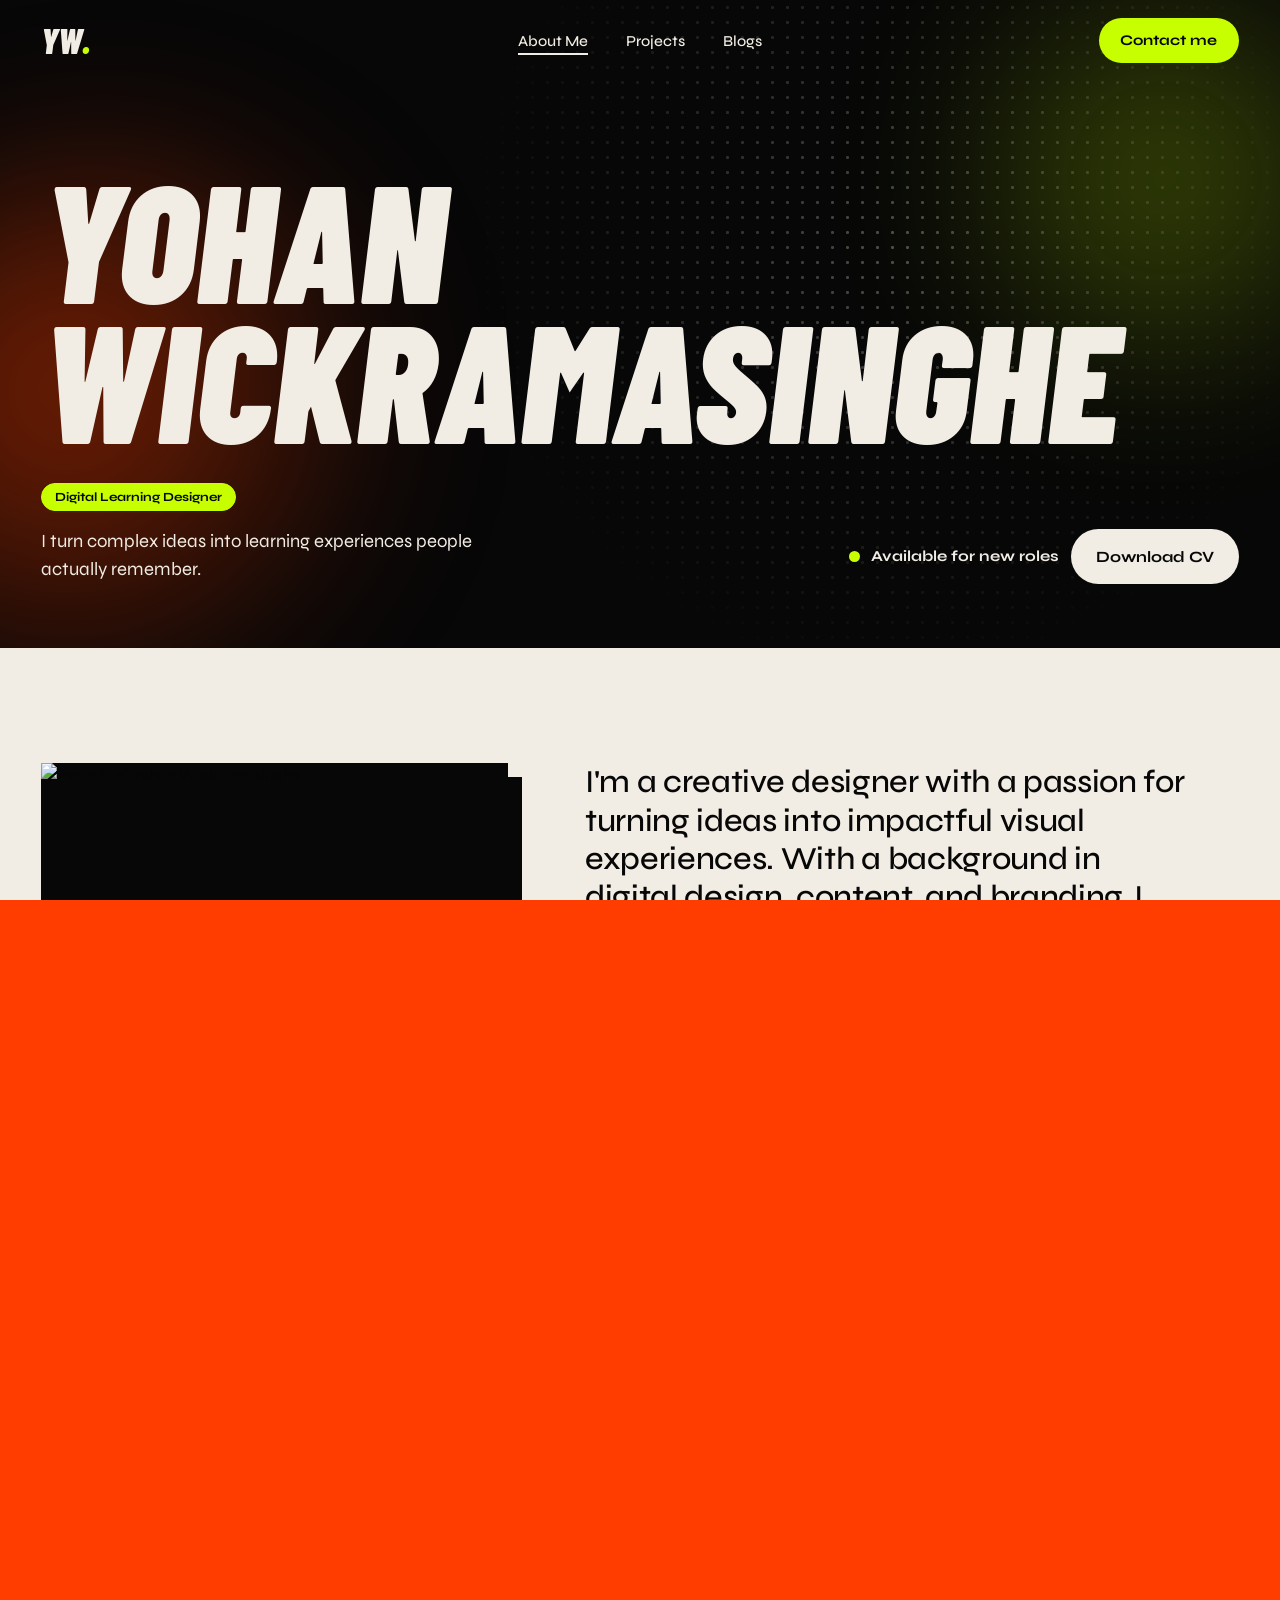
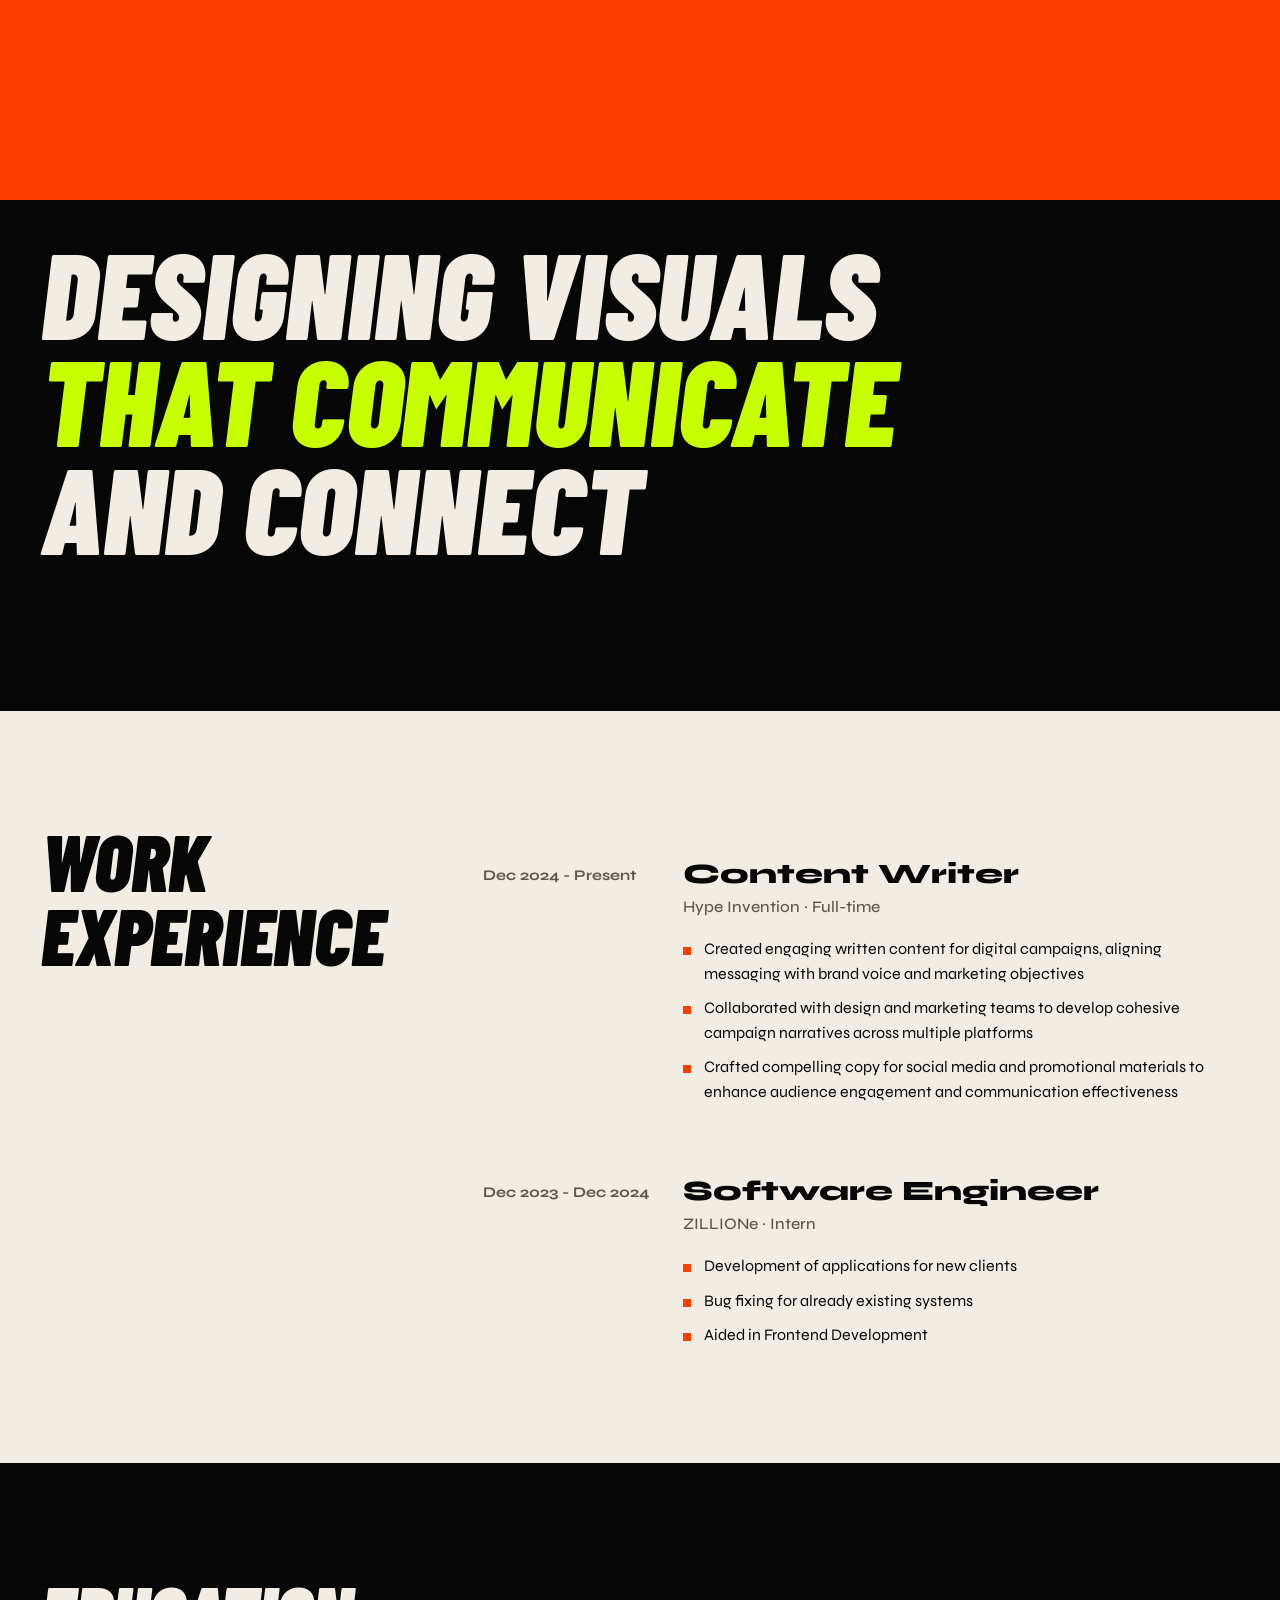
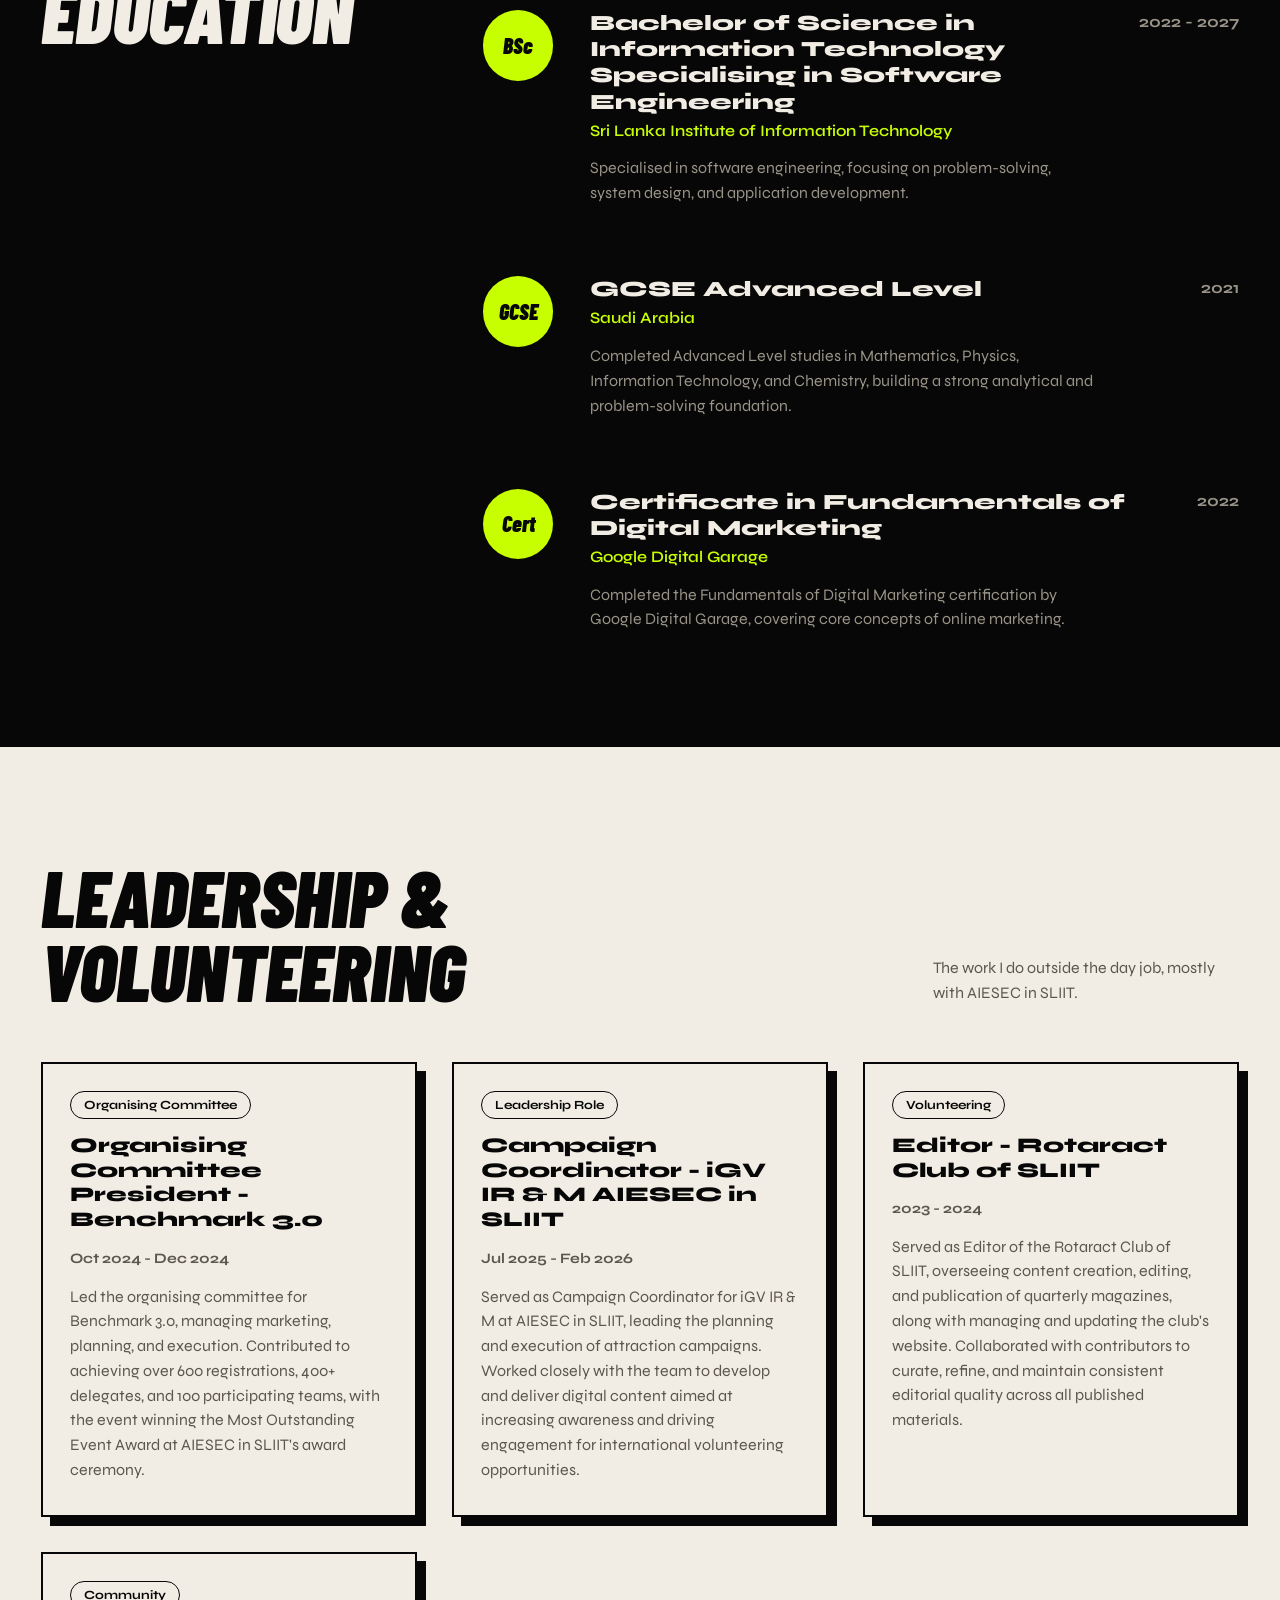
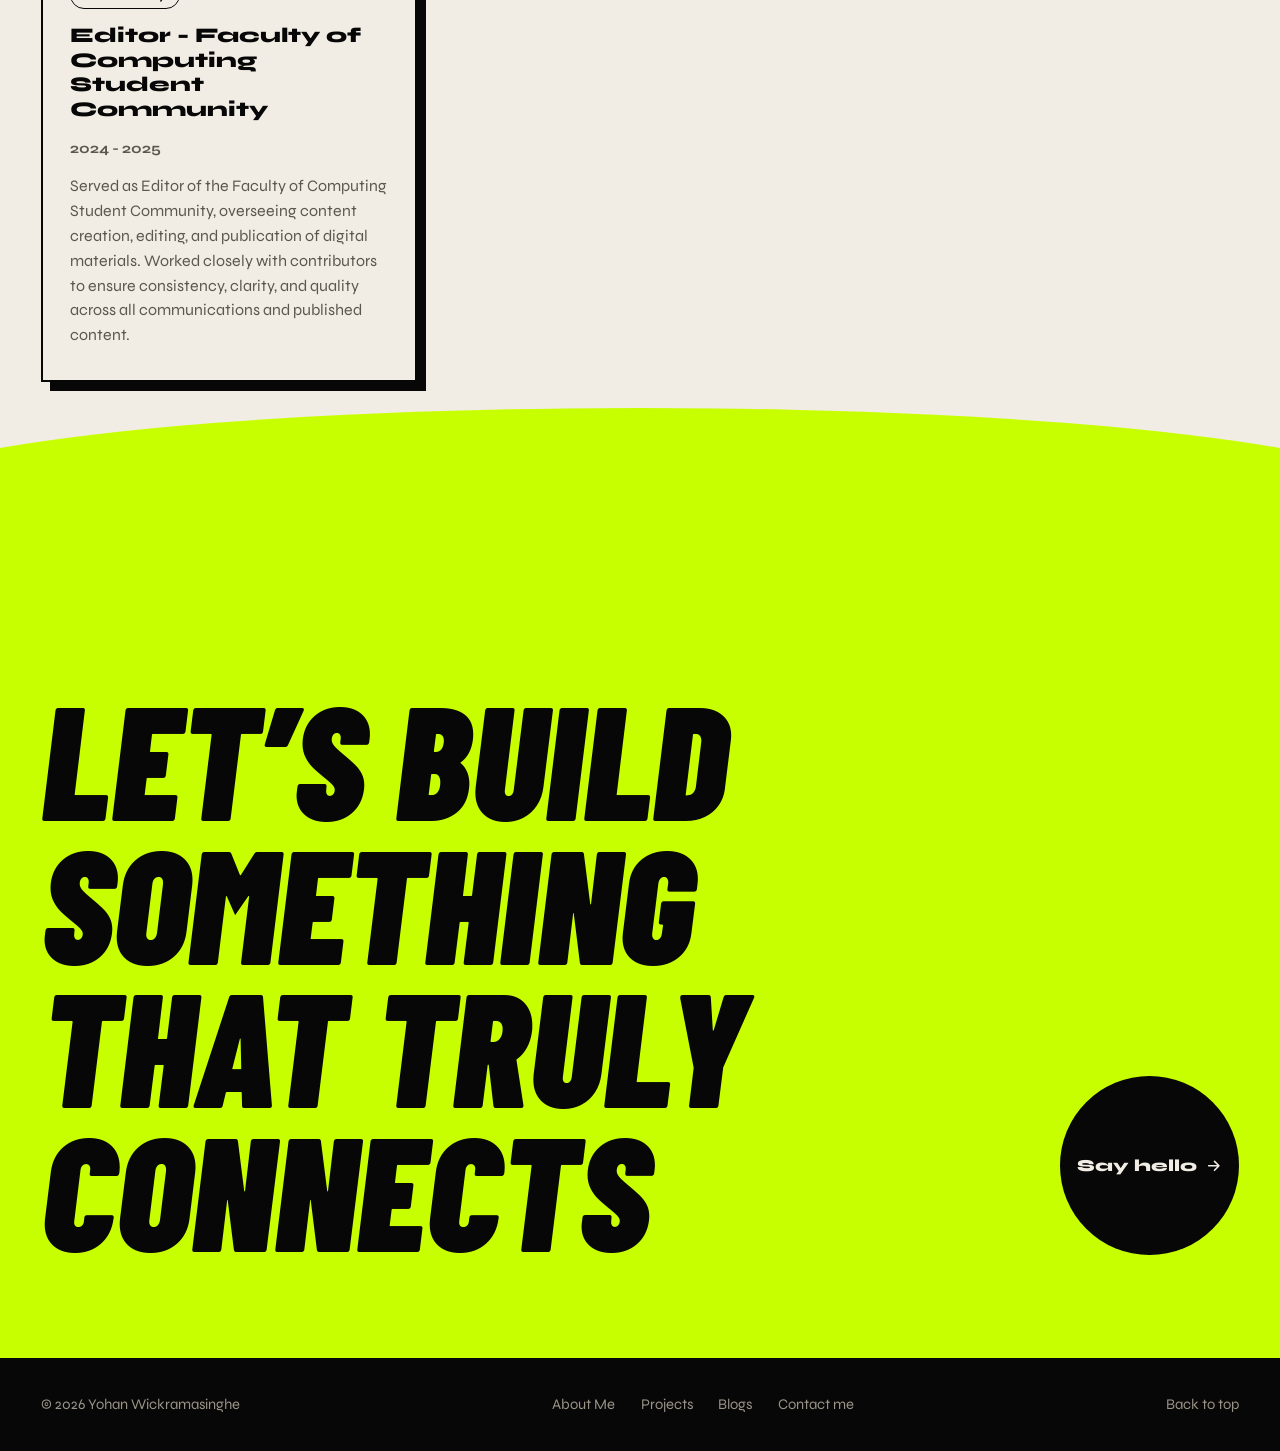
==== Public/aboutme.html @ 488ebc46 "Rebuild site with new design system and animations" ====
<!doctype html>
<html lang="en">
<head>
<meta charset="utf-8">
<meta name="viewport" content="width=device-width, initial-scale=1">
<title>About | Yohan Wickramasinghe</title>
<meta name="description" content="Digital learning designer and graphic designer from Sri Lanka. Experience, education and leadership.">
<meta name="theme-color" content="#070707">
<meta property="og:title" content="About | Yohan Wickramasinghe">
<meta property="og:description" content="Digital learning designer and graphic designer from Sri Lanka. Experience, education and leadership.">
<meta property="og:type" content="website">
<link rel="icon" href="../favicon.ico">
<script>
(function(){var d=document.documentElement;d.classList.add('js');
try{if(sessionStorage.getItem('ywSeen'))d.classList.add('no-pre');
if(sessionStorage.getItem('ywNav')==='1'){d.classList.add('is-entering');setTimeout(function(){d.classList.remove('is-entering')},4000)}}catch(e){}})();
</script>
<link rel="preconnect" href="https://fonts.googleapis.com">
<link rel="preconnect" href="https://fonts.gstatic.com" crossorigin>
<link href="https://fonts.googleapis.com/css2?family=Barlow+Condensed:ital,wght@1,900&family=Syne:wght@400;500;700;800&display=swap" rel="stylesheet">
<link rel="stylesheet" href="../CSS/site.css">
<link rel="stylesheet" href="../CSS/aboutme.css">
</head>
<body>
<div class="curtain" aria-hidden="true"></div>
<div class="scrollbar" aria-hidden="true"></div>
<div class="cursor-dot" aria-hidden="true"></div>
<div class="cursor-bubble" aria-hidden="true"></div>

<header class="nav" id="nav">
  <a class="logo" href="/" aria-label="Yohan Wickramasinghe, home">YW<span>.</span></a>
  <nav aria-label="Main">
    <ul class="nav-links"><li><a href="/public/aboutme" aria-current="page">About Me</a></li><li><a href="/public/projects">Projects</a></li><li><a href="/public/blogs">Blogs</a></li></ul>
  </nav>
  <a class="nav-btn" href="/public/contactme">Contact me</a>
  <button class="burger" id="burger" type="button" aria-label="Open menu" aria-expanded="false" aria-controls="menu"><span></span><span></span></button>
</header>

<div class="menu" id="menu" aria-hidden="true">
  <ul><li><a href="/public/aboutme" aria-current="page">About Me</a></li><li><a href="/public/projects">Projects</a></li><li><a href="/public/blogs">Blogs</a></li><li><a href="/public/contactme">Contact me</a></li></ul>
  <p>Graphic designer</p>
</div>

<main>
  <header class="page-hero" data-theme="ink">
    <div class="hero-bg" aria-hidden="true"><div class="blob b1"></div><div class="blob b2"></div><div class="halftone"></div></div>
    <h1 class="page-title kinetic" aria-label="Yohan Wickramasinghe"><span class="line" aria-hidden="true"><span class="word">Yohan</span></span><span class="line" aria-hidden="true"><span class="word">Wickramasinghe</span></span></h1>
    <div class="hero-foot-row ab-hero-row">
      <div data-intro>
        <span class="pill fill role-pill">Digital Learning Designer</span>
        <p class="page-sub" style="margin-top:1.1rem">I turn complex ideas into learning experiences people actually remember.</p>
      </div>
      <div class="ab-actions" data-intro>
        <span class="avail"><i aria-hidden="true"></i>Available for new roles</span>
        <a class="btn btn-solid magnetic" href="../Assets/Yohan%20-%20Digital%20Marketer%20CV.pdf" target="_blank" rel="noopener"><span>Download CV</span></a>
      </div>
    </div>
  </header>

  <section class="sec light" data-theme="paper" aria-labelledby="who-h">
    <h2 id="who-h" class="sr-only">About Yohan</h2>
    <div class="ab-intro">
      <div class="ab-photo">
        <div class="ab-frame"><div class="ab-mask" data-wipe><img src="../Assets/Yohan%20-%20Campaign%20Coordinator.jpg" width="800" height="1000" alt="Portrait of Yohan Wickramasinghe" loading="lazy"></div></div>
      </div>
      <div class="ab-bio">
        <p class="lead-p">I&#x27;m a creative designer with a passion for turning ideas into impactful visual experiences. With a background in digital design, content, and branding, I focus on creating work that is not only visually engaging but also purposeful and results-driven. From campaign design to event branding, I aim to craft solutions that connect with people and communicate with clarity.</p><p>From building campaigns to shaping event identities, I&#x27;ve worked across a range of creative spaces where strategy meets execution. I&#x27;ve developed digital content, promotional materials, and branded assets with a focus on consistency and audience engagement, aiming to create visuals that communicate effectively and leave a lasting impression.</p>
        <dl class="ab-details"><div><dt>Location</dt><dd>Piliyandala, Sri Lanka</dd></div><div><dt>Email</dt><dd><a href="mailto:yohanwick17@gmail.com">yohanwick17@gmail.com</a></dd></div><div><dt>LinkedIn</dt><dd><a href="https://www.linkedin.com/in/yohan-wickramasinghe/" target="_blank" rel="noopener">Yohan Wickramasinghe</a></dd></div><div><dt>Languages</dt><dd>English, Sinhala</dd></div></dl>
      </div>
    </div>
  </section>

  <section class="who" data-theme="ink" aria-label="Designing visuals that communicate and connect">
    <h2 class="display" data-lines="top 80%" aria-label="Designing visuals that communicate and connect"><span class="line"><span class="li">Designing visuals</span></span><span class="line"><span class="li">that communicate</span></span><span class="line"><span class="li">and connect</span></span></h2>
  </section>

  <section class="sec light" data-theme="paper" aria-labelledby="exp-h">
    <div class="split">
      <div class="split-head"><h2 id="exp-h" class="sec-title display" data-lines><span class="line"><span class="li">Work</span></span><span class="line"><span class="li">experience</span></span></h2></div>
      <ul class="rows"><li data-rule><div class="exp-row"><p class="exp-date">Dec 2024 - Present</p><div><h3 class="exp-role">Content Writer</h3><p class="exp-co">Hype Invention · Full-time</p><ul class="exp-list"><li>Created engaging written content for digital campaigns, aligning messaging with brand voice and marketing objectives</li><li>Collaborated with design and marketing teams to develop cohesive campaign narratives across multiple platforms</li><li>Crafted compelling copy for social media and promotional materials to enhance audience engagement and communication effectiveness</li></ul></div></div></li><li data-rule><div class="exp-row"><p class="exp-date">Dec 2023 - Dec 2024</p><div><h3 class="exp-role">Software Engineer</h3><p class="exp-co">ZILLIONe · Intern</p><ul class="exp-list"><li>Development of applications for new clients</li><li>Bug fixing for already existing systems</li><li>Aided in Frontend Development</li></ul></div></div></li></ul>
    </div>
  </section>

  <section class="sec edu" data-theme="ink" aria-labelledby="edu-h">
    <div class="split">
      <div class="split-head"><h2 id="edu-h" class="sec-title display" data-lines><span class="line"><span class="li">Education</span></span></h2></div>
      <ul class="rows"><li data-rule><div class="edu-row"><span class="edu-badge" aria-hidden="true">BSc</span><div><h3 class="edu-deg">Bachelor of Science in Information Technology Specialising in Software Engineering</h3><p class="edu-school">Sri Lanka Institute of Information Technology</p><p class="edu-note">Specialised in software engineering, focusing on problem-solving, system design, and application development.</p></div><p class="edu-year">2022 - 2027</p></div></li><li data-rule><div class="edu-row"><span class="edu-badge" aria-hidden="true">GCSE</span><div><h3 class="edu-deg">GCSE Advanced Level</h3><p class="edu-school">Saudi Arabia</p><p class="edu-note">Completed Advanced Level studies in Mathematics, Physics, Information Technology, and Chemistry, building a strong analytical and problem-solving foundation.</p></div><p class="edu-year">2021</p></div></li><li data-rule><div class="edu-row"><span class="edu-badge" aria-hidden="true">Cert</span><div><h3 class="edu-deg">Certificate in Fundamentals of Digital Marketing</h3><p class="edu-school">Google Digital Garage</p><p class="edu-note">Completed the Fundamentals of Digital Marketing certification by Google Digital Garage, covering core concepts of online marketing.</p></div><p class="edu-year">2022</p></div></li></ul>
    </div>
  </section>

  <section class="sec light" data-theme="paper" aria-labelledby="lead-h">
    <div class="lead-head">
      <h2 id="lead-h" class="sec-title display" data-lines><span class="line"><span class="li">Leadership &amp;</span></span><span class="line"><span class="li">volunteering</span></span></h2>
      <p>The work I do outside the day job, mostly with AIESEC in SLIIT.</p>
    </div>
    <div class="lead-grid"><article class="lead-card"><span class="pill">Organising Committee</span><h3>Organising Committee President - Benchmark 3.0</h3><p class="lead-when">Oct 2024 - Dec 2024</p><p class="d">Led the organising committee for Benchmark 3.0, managing marketing, planning, and execution. Contributed to achieving over 600 registrations, 400+ delegates, and 100 participating teams, with the event winning the Most Outstanding Event Award at AIESEC in SLIIT&#x27;s award ceremony.</p></article><article class="lead-card"><span class="pill">Leadership Role</span><h3>Campaign Coordinator - iGV IR &amp; M AIESEC in SLIIT</h3><p class="lead-when">Jul 2025 - Feb 2026</p><p class="d">Served as Campaign Coordinator for iGV IR &amp; M at AIESEC in SLIIT, leading the planning and execution of attraction campaigns. Worked closely with the team to develop and deliver digital content aimed at increasing awareness and driving engagement for international volunteering opportunities.</p></article><article class="lead-card"><span class="pill">Volunteering</span><h3>Editor - Rotaract Club of SLIIT</h3><p class="lead-when">2023 - 2024</p><p class="d">Served as Editor of the Rotaract Club of SLIIT, overseeing content creation, editing, and publication of quarterly magazines, along with managing and updating the club&#x27;s website. Collaborated with contributors to curate, refine, and maintain consistent editorial quality across all published materials.</p></article><article class="lead-card"><span class="pill">Community</span><h3>Editor - Faculty of Computing Student Community</h3><p class="lead-when">2024 - 2025</p><p class="d">Served as Editor of the Faculty of Computing Student Community, overseeing content creation, editing, and publication of digital materials. Worked closely with contributors to ensure consistency, clarity, and quality across all communications and published content.</p></article></div>
  </section>

  <section class="cta light" id="contact" data-theme="lime">
    <div class="cta-dome" aria-hidden="true"></div>
    <h2 class="cta-title display" aria-label="Let’s build something that truly connects">
      <span class="line"><span class="li">Let’s build</span></span><span class="line"><span class="li">something</span></span><span class="line"><span class="li">that truly</span></span><span class="line"><span class="li">connects</span></span>
    </h2>
    <a class="magnet magnetic" href="/public/contactme"><span>Say hello <svg class="ar" viewBox="0 0 24 24" fill="none" stroke="currentColor" stroke-width="2.2" stroke-linecap="round" stroke-linejoin="round" aria-hidden="true"><path d="M5 12h14M13 6l6 6-6 6"/></svg></span></a>
  </section>

</main>

<footer class="foot">
  <span>&copy; 2026 Yohan Wickramasinghe</span>
  <ul>
    <li><a href="/public/aboutme">About Me</a></li>
    <li><a href="/public/projects">Projects</a></li>
    <li><a href="/public/blogs">Blogs</a></li>
    <li><a href="/public/contactme">Contact me</a></li>
  </ul>
  <button type="button" id="toTop">Back to top</button>
</footer>

<script src="https://cdnjs.cloudflare.com/ajax/libs/gsap/3.12.5/gsap.min.js"></script>
<script src="https://cdnjs.cloudflare.com/ajax/libs/gsap/3.12.5/ScrollTrigger.min.js"></script>
<script src="https://cdn.jsdelivr.net/npm/lenis@1.1.20/dist/lenis.min.js"></script>
<script src="../JS/site.js"></script>
</body>
</html>
---- CSS/site.css ----
/* ============================================================
   YW. portfolio v3  |  shared styles (every page loads this)
   Palette: ink / paper / electric lime / acid orange
   Type: Barlow Condensed Black Italic (display) + Syne (text)
   ============================================================ */
:root{
  --ink:#070707;
  --paper:#F2EDE4;
  --electric:#C8FF00;
  --acid:#FF3D00;
  --mute:#9A9488;
  --mute-paper:#5B574E;
  --line-ink:rgba(242,237,228,.18);
  --line-paper:rgba(7,7,7,.18);
  --display:"Barlow Condensed","Arial Narrow",Arial,sans-serif;
  --body:"Syne",system-ui,-apple-system,"Segoe UI",sans-serif;
  --pad:clamp(1.25rem,3.2vw,3rem);
  --ease:cubic-bezier(.22,1,.36,1);
}
*,*::before,*::after{box-sizing:border-box;margin:0;padding:0}
html{-webkit-text-size-adjust:100%}
html.lenis,html.lenis body{height:auto}
.lenis.lenis-smooth{scroll-behavior:auto!important}
.lenis.lenis-stopped{overflow:hidden}
body{
  background:var(--ink);color:var(--paper);
  font-family:var(--body);font-weight:400;line-height:1.55;
  overflow-x:clip;-webkit-font-smoothing:antialiased;
}
main{overflow-x:clip}
img{display:block;max-width:100%}
a{color:inherit;text-decoration:none}
button{font:inherit;color:inherit;background:none;border:0;cursor:pointer}
ul,ol{list-style:none}
:focus-visible{outline:3px solid var(--electric);outline-offset:4px}
.light :focus-visible{outline-color:var(--ink)}
.sr-only{position:absolute;width:1px;height:1px;overflow:hidden;clip:rect(0 0 0 0);white-space:nowrap}
.light{background:var(--paper);color:var(--ink)}

.display{font-family:var(--display);font-weight:900;font-style:italic;text-transform:uppercase;letter-spacing:-.003em}
/* line mask: headings rise up through it */
.line{display:block;overflow:hidden;padding:.05em .08em;margin:-.05em -.08em}
.li{display:block;will-change:transform}

/* ---------- kinetic headline characters ---------- */
.word{display:inline-flex}
.ch{
  display:inline-block;--s:0;
  transform:translateY(calc(var(--s) * -.075em)) rotate(calc(var(--s) * -5deg)) scaleY(calc(1 + var(--s) * .1));
  color:var(--paper);
  color:color-mix(in srgb,var(--electric) calc(var(--s) * 100%),var(--paper));
}
.ci{display:inline-block}
/* kinetic titles stay hidden until the script has split them, so there is no flash of plain text */
.js .kinetic{visibility:hidden}
.js .kinetic.is-split,.no-gsap .kinetic,.failsafe .kinetic{visibility:visible}

/* ---------- page curtain / progress ---------- */
.curtain{position:fixed;inset:0;background:var(--acid);z-index:1500;pointer-events:none;transform:translateY(100%)}
.is-entering .curtain{transform:translateY(0)}
.scrollbar{position:fixed;top:0;left:0;right:0;height:3px;background:var(--acid);z-index:200;transform:scaleX(0);transform-origin:left}

/* ---------- cursor ---------- */
.cursor-dot,.cursor-bubble{position:fixed;left:0;top:0;pointer-events:none;border-radius:50%;display:none}
.cursor-dot{width:12px;height:12px;background:#fff;mix-blend-mode:difference;z-index:1100;opacity:0}
.cursor-bubble{width:112px;height:112px;background:var(--electric);color:var(--ink);place-items:center;font-weight:800;font-size:.92rem;z-index:1090}
@media (hover:hover) and (pointer:fine){
  html.has-cursor,html.has-cursor *{cursor:none!important}
  html.has-cursor .cursor-dot{display:block}
  html.has-cursor .cursor-bubble{display:grid}
}

/* ---------- nav ---------- */
.nav{
  position:fixed;top:0;left:0;right:0;z-index:100;
  display:grid;grid-template-columns:1fr auto 1fr;align-items:center;
  padding:1.1rem var(--pad);color:var(--paper);
  transition:transform .7s var(--ease),color .35s,background-color .35s;
}
.nav.is-hidden{transform:translateY(-120%)}
.nav.is-stuck{background-color:var(--nav-bg,rgba(7,7,7,.78));-webkit-backdrop-filter:blur(14px);backdrop-filter:blur(14px)}
.menu-open .nav.is-stuck{background-color:transparent;-webkit-backdrop-filter:none;backdrop-filter:none}
.nav.on-light{color:var(--ink)}
.logo{font-family:var(--display);font-weight:900;font-style:italic;font-size:2.2rem;line-height:1;justify-self:start}
.logo span{color:var(--electric);transition:color .35s}
.on-light .logo span,.menu-open .logo span{color:var(--acid)}
.nav-links{display:flex;gap:2.4rem}
.nav-links a{position:relative;font-weight:500;font-size:.95rem;padding:.35rem 0}
.nav-links a::after{
  content:"";position:absolute;left:0;right:0;bottom:0;height:2px;background:currentColor;
  transform:scaleX(0);transform-origin:right;transition:transform .55s var(--ease);
}
.nav-links a:hover::after,.nav-links a:focus-visible::after,.nav-links a[aria-current="page"]::after{transform:scaleX(1);transform-origin:left}
.nav-btn{
  justify-self:end;background:var(--electric);color:var(--ink);font-weight:700;font-size:.92rem;
  padding:.72rem 1.35rem;border-radius:999px;transition:background .35s,color .35s;
}
.on-light .nav-btn{background:var(--ink);color:var(--paper)}
.nav-btn:hover,.nav-btn[aria-current="page"]{background:var(--acid);color:var(--ink)}
.burger{display:none;justify-self:end;width:2.9rem;height:2.9rem;border-radius:50%;position:relative}
.burger span{position:absolute;left:.85rem;right:.85rem;height:2px;background:currentColor;transition:transform .5s var(--ease),top .5s var(--ease)}
.burger span:nth-child(1){top:1.1rem}.burger span:nth-child(2){top:1.7rem}
.menu-open .burger span:nth-child(1){top:1.4rem;transform:rotate(45deg)}
.menu-open .burger span:nth-child(2){top:1.4rem;transform:rotate(-45deg)}
.menu-open .nav{color:var(--ink);transform:none}

.menu{
  position:fixed;inset:0;z-index:90;background:var(--electric);color:var(--ink);
  display:flex;flex-direction:column;justify-content:center;padding:6rem var(--pad) 2rem;
  clip-path:circle(0 at 88% 4%);visibility:hidden;
  transition:clip-path .85s var(--ease),visibility 0s .85s;
}
.menu-open .menu{clip-path:circle(150% at 88% 4%);visibility:visible;transition:clip-path .85s var(--ease),visibility 0s}
.menu li{overflow:hidden}
.menu a{
  display:block;font-family:var(--display);font-weight:900;font-style:italic;text-transform:uppercase;
  font-size:clamp(3.6rem,19vw,7rem);line-height:.95;
  transform:translateY(105%);transition:transform .8s var(--ease);
}
.menu-open .menu a{transform:none}
.menu li:nth-child(1) a{transition-delay:.15s}.menu li:nth-child(2) a{transition-delay:.21s}
.menu li:nth-child(3) a{transition-delay:.27s}.menu li:nth-child(4) a{transition-delay:.33s}
.menu p{margin-top:2rem;font-weight:500}

/* ---------- buttons, chips ---------- */
.btn{
  position:relative;isolation:isolate;overflow:hidden;
  display:inline-flex;align-items:center;gap:.65rem;
  padding:.95rem 1.55rem;border-radius:999px;font-weight:700;font-size:.98rem;
  transition:color .4s var(--ease),border-color .4s;
}
.btn::before{
  content:"";position:absolute;inset:0;z-index:-1;background:var(--electric);
  transform:translateY(101%);border-radius:50% 50% 0 0 / 100% 100% 0 0;
  transition:transform .6s var(--ease),border-radius .6s var(--ease);
}
.btn:hover::before,.btn:focus-visible::before{transform:none;border-radius:0}
.btn-solid{background:var(--paper);color:var(--ink)}
.btn-line{border:1.5px solid rgba(242,237,228,.4)}
.btn-line:hover{color:var(--ink);border-color:var(--electric)}
.light .btn-solid{background:var(--ink);color:var(--paper)}
.light .btn-solid:hover{color:var(--ink)}
.light .btn-line{border-color:rgba(7,7,7,.4)}
.ar{width:1.1rem;height:1.1rem;flex:none;transition:transform .5s var(--ease)}
.btn:hover .ar{transform:translateX(4px)}
.pill{display:inline-block;font-weight:700;font-size:.78rem;line-height:1;padding:.42rem .8rem;border:1.5px solid currentColor;border-radius:999px;white-space:nowrap}
.pill.fill{background:var(--electric);border-color:var(--electric);color:var(--ink)}
.chips{display:flex;flex-wrap:wrap;gap:.6rem}
.chip-btn{
  font-weight:700;font-size:.92rem;padding:.7rem 1.25rem;border-radius:999px;
  border:1.5px solid var(--line-ink);transition:background .35s,color .35s,border-color .35s;
}
.chip-btn:hover{border-color:var(--electric)}
.chip-btn[aria-pressed="true"]{background:var(--electric);border-color:var(--electric);color:var(--ink)}

/* ---------- inner page hero (shared) ---------- */
.page-hero{
  position:relative;overflow:hidden;
  padding:8.5rem var(--pad) 4rem;min-height:72vh;min-height:72svh;
  display:flex;flex-direction:column;justify-content:flex-end;gap:2.2rem;
  --mx:70%;--my:38%;
}
.hero-bg{position:absolute;inset:0;pointer-events:none;z-index:0}
.blob{position:absolute;border-radius:50%;filter:blur(80px);will-change:transform}
.b1{width:48vw;height:48vw;left:-14vw;top:22%;background:radial-gradient(circle at 40% 40%,var(--acid),transparent 66%);opacity:.5}
.b2{width:42vw;height:42vw;right:-12vw;top:-14%;background:radial-gradient(circle,var(--electric),transparent 66%);opacity:.3}
.halftone{
  position:absolute;inset:0;
  background-image:radial-gradient(rgba(242,237,228,.3) 1.3px,transparent 1.7px);background-size:15px 15px;
  -webkit-mask-image:radial-gradient(34vw 34vw at var(--mx) var(--my),#000,transparent);
  mask-image:radial-gradient(34vw 34vw at var(--mx) var(--my),#000,transparent);
}
.page-hero>*:not(.hero-bg){position:relative;z-index:2}
.page-title{
  position:relative;display:flex;flex-direction:column;
  font-family:var(--display);font-weight:900;font-style:italic;text-transform:uppercase;
  line-height:.84;font-size:clamp(3.4rem,13vw,13rem);
}
.page-title .line{display:flex;flex-wrap:wrap;column-gap:.17em}
.page-title.is-live .line{overflow:visible}
.page-sub{max-width:44ch;color:var(--paper);font-size:clamp(1.05rem,1.45vw,1.3rem);line-height:1.5}
.hero-foot-row{display:flex;flex-wrap:wrap;align-items:flex-end;justify-content:space-between;gap:1.5rem 3rem}

[data-rule]{position:relative}
.rule-line{position:absolute;left:0;right:0;top:0;height:1px;background:currentColor;opacity:.25;pointer-events:none}

/* ---------- closing call to action (lime) ---------- */
.cta{
  position:relative;z-index:2;background:var(--electric);color:var(--ink);
  padding:clamp(7rem,15vw,13rem) var(--pad) clamp(4rem,8vw,7rem);
}
.cta-dome{position:absolute;left:-10%;right:-10%;top:-7vw;height:14vw;background:var(--electric);border-radius:50%;transform-origin:50% 100%;pointer-events:none}
.cta-title{position:relative;font-size:clamp(3.6rem,12.6vw,12.5rem);line-height:.84}
.magnet{
  position:absolute;right:var(--pad);bottom:clamp(4rem,8vw,7rem);
  width:clamp(8rem,14vw,13rem);aspect-ratio:1;border-radius:50%;
  background:var(--ink);color:var(--paper);display:grid;place-items:center;
  font-weight:800;font-size:1.05rem;transition:background .4s,color .4s;
}
.magnet:hover,.magnet:focus-visible{background:var(--acid);color:var(--ink)}
.magnet span{display:inline-flex;align-items:center;gap:.5rem;white-space:nowrap}

/* ---------- footer ---------- */
.foot{
  background:var(--ink);color:var(--mute);padding:2.2rem var(--pad);
  display:flex;flex-wrap:wrap;gap:1.2rem 2.5rem;justify-content:space-between;align-items:center;font-size:.92rem;
}
.foot ul{display:flex;flex-wrap:wrap;gap:.6rem 1.6rem}
.foot a,.foot button{transition:color .3s}
.foot a:hover,.foot button:hover{color:var(--electric)}

/* ---------- responsive ---------- */
@media (min-width:900px){
  .page-title .line{flex-wrap:nowrap}
}
@media (max-width:899px){
  .nav-links,.nav-btn{display:none}
  .nav{grid-template-columns:1fr auto}
  .burger{display:block}
  .page-hero{padding-top:6.5rem;min-height:60svh}
  .magnet{position:relative;right:auto;bottom:auto;margin-top:3rem;width:9.8rem}
  .cta{padding-bottom:4rem}
  .foot{flex-direction:column;align-items:flex-start}
}
@media (prefers-reduced-motion:reduce){
  .preloader,.curtain{display:none!important}
  *,*::before,*::after{transition:none!important}
}
---- CSS/aboutme.css ----
/* About page */
.sec{padding:clamp(5rem,9vw,9rem) var(--pad)}
.sec-title{font-size:clamp(3rem,6.2vw,6.4rem);line-height:.88}
.ab-hero-row .role-pill{align-self:flex-start}
.avail{display:inline-flex;align-items:center;gap:.65rem;font-weight:700;font-size:.95rem}
.avail i{width:.7rem;height:.7rem;border-radius:50%;background:var(--electric);box-shadow:0 0 0 0 rgba(200,255,0,.6);animation:ping 2.2s infinite}
@keyframes ping{70%{box-shadow:0 0 0 .8rem rgba(200,255,0,0)}100%{box-shadow:0 0 0 0 rgba(200,255,0,0)}}
.ab-actions{display:flex;flex-wrap:wrap;gap:.8rem;align-items:center}

/* intro: photo + bio */
.ab-intro{display:grid;grid-template-columns:minmax(0,5fr) minmax(0,7fr);gap:clamp(2.5rem,6vw,7rem);align-items:start}
.ab-photo{position:relative;max-width:34rem}
.ab-frame{position:relative;aspect-ratio:4/5;box-shadow:14px 14px 0 var(--ink)}
.ab-mask{position:absolute;inset:0;overflow:hidden;background:var(--ink)}
.ab-mask img{width:100%;height:100%;object-fit:cover}
.ab-bio .lead-p{font-size:clamp(1.45rem,2.5vw,2.45rem);line-height:1.2;font-weight:500;letter-spacing:-.01em;max-width:30ch}
.ab-bio p+p{margin-top:1.3rem;color:var(--mute-paper);max-width:58ch}
.ab-bio .lead-p+p{margin-top:2rem}
.ab-details{margin-top:2.8rem}
.ab-details div{display:grid;grid-template-columns:8rem minmax(0,1fr);gap:1rem;padding:.95rem 0;border-top:1px solid var(--line-paper)}
.ab-details div:last-child{border-bottom:1px solid var(--line-paper)}
.ab-details dt{font-weight:700;font-size:.88rem;color:var(--mute-paper)}
.ab-details dd{font-weight:500;overflow-wrap:anywhere}
.ab-details a{border-bottom:1.5px solid currentColor}
.ab-details a:hover{color:var(--acid)}

/* statement */
.who{background:var(--ink);color:var(--paper);padding:clamp(6rem,12vw,12rem) var(--pad)}
.who h2{font-size:clamp(3.2rem,9.4vw,10.5rem);line-height:.84}
.who h2 .line:nth-child(2){color:var(--electric)}

/* experience / education / leadership share a two column head + list */
.split{display:grid;grid-template-columns:minmax(0,4fr) minmax(0,8fr);gap:clamp(2rem,5vw,6rem)}
.split-head{position:sticky;top:7rem;align-self:start}
.rows>li{padding:2rem 0 2.4rem}
.rows>li:last-child{padding-bottom:0}
.exp-row{display:grid;grid-template-columns:minmax(0,11rem) minmax(0,1fr);gap:1.5rem}
.exp-date{font-weight:700;font-size:.92rem;color:var(--mute-paper);padding-top:.35rem}
.exp-role{font-size:clamp(1.4rem,2.2vw,2rem);font-weight:800;line-height:1.15}
.exp-co{margin-top:.25rem;color:var(--mute-paper);font-weight:500}
.exp-list{margin-top:1.1rem;display:grid;gap:.6rem;max-width:60ch}
.exp-list li{position:relative;padding-left:1.3rem}
.exp-list li::before{content:"";position:absolute;left:0;top:.62em;width:.5rem;height:.5rem;background:var(--acid)}

.edu{background:var(--ink);color:var(--paper)}
.edu-row{display:grid;grid-template-columns:5.2rem minmax(0,1fr) auto;gap:1.5rem;align-items:start}
.edu-badge{width:4.4rem;height:4.4rem;border-radius:50%;background:var(--electric);color:var(--ink);display:grid;place-items:center;font-family:var(--display);font-weight:900;font-style:italic;font-size:1.35rem;line-height:1}
.edu-deg{font-size:clamp(1.15rem,1.7vw,1.5rem);font-weight:800;line-height:1.2}
.edu-school{margin-top:.25rem;color:var(--electric);font-weight:600}
.edu-note{margin-top:.8rem;color:var(--mute);max-width:56ch}
.edu-year{font-weight:700;color:var(--mute);white-space:nowrap}

.lead-grid{display:grid;grid-template-columns:repeat(auto-fit,minmax(min(100%,22rem),1fr));gap:2.2rem;margin-top:3.5rem}
.lead-card{border:2px solid var(--ink);padding:1.7rem 1.7rem 2rem;box-shadow:9px 9px 0 var(--ink);background:var(--paper);display:flex;flex-direction:column;gap:.9rem;transition:transform .5s var(--ease),box-shadow .5s var(--ease)}
.lead-card:hover{transform:translate(-4px,-4px);box-shadow:15px 15px 0 var(--acid)}
.lead-card .pill{align-self:flex-start;border-color:var(--ink)}
.lead-card h3{font-size:1.3rem;line-height:1.2;font-weight:800}
.lead-when{font-weight:700;font-size:.9rem;color:var(--mute-paper)}
.lead-card p.d{color:var(--mute-paper)}
.lead-head{display:flex;flex-wrap:wrap;justify-content:space-between;align-items:end;gap:1.5rem}
.lead-head p{max-width:34ch;color:var(--mute-paper)}

@media (max-width:899px){
  .ab-intro,.split{grid-template-columns:1fr}
  .split-head{position:static}
  .ab-photo{max-width:26rem}
  .exp-row{grid-template-columns:1fr;gap:.4rem}
  .edu-row{grid-template-columns:4rem minmax(0,1fr)}
  .edu-badge{width:3.6rem;height:3.6rem;font-size:1.1rem}
  .edu-year{grid-column:2}
  .ab-details div{grid-template-columns:6.5rem minmax(0,1fr)}
}
@media (prefers-reduced-motion:reduce){.avail i{animation:none}}
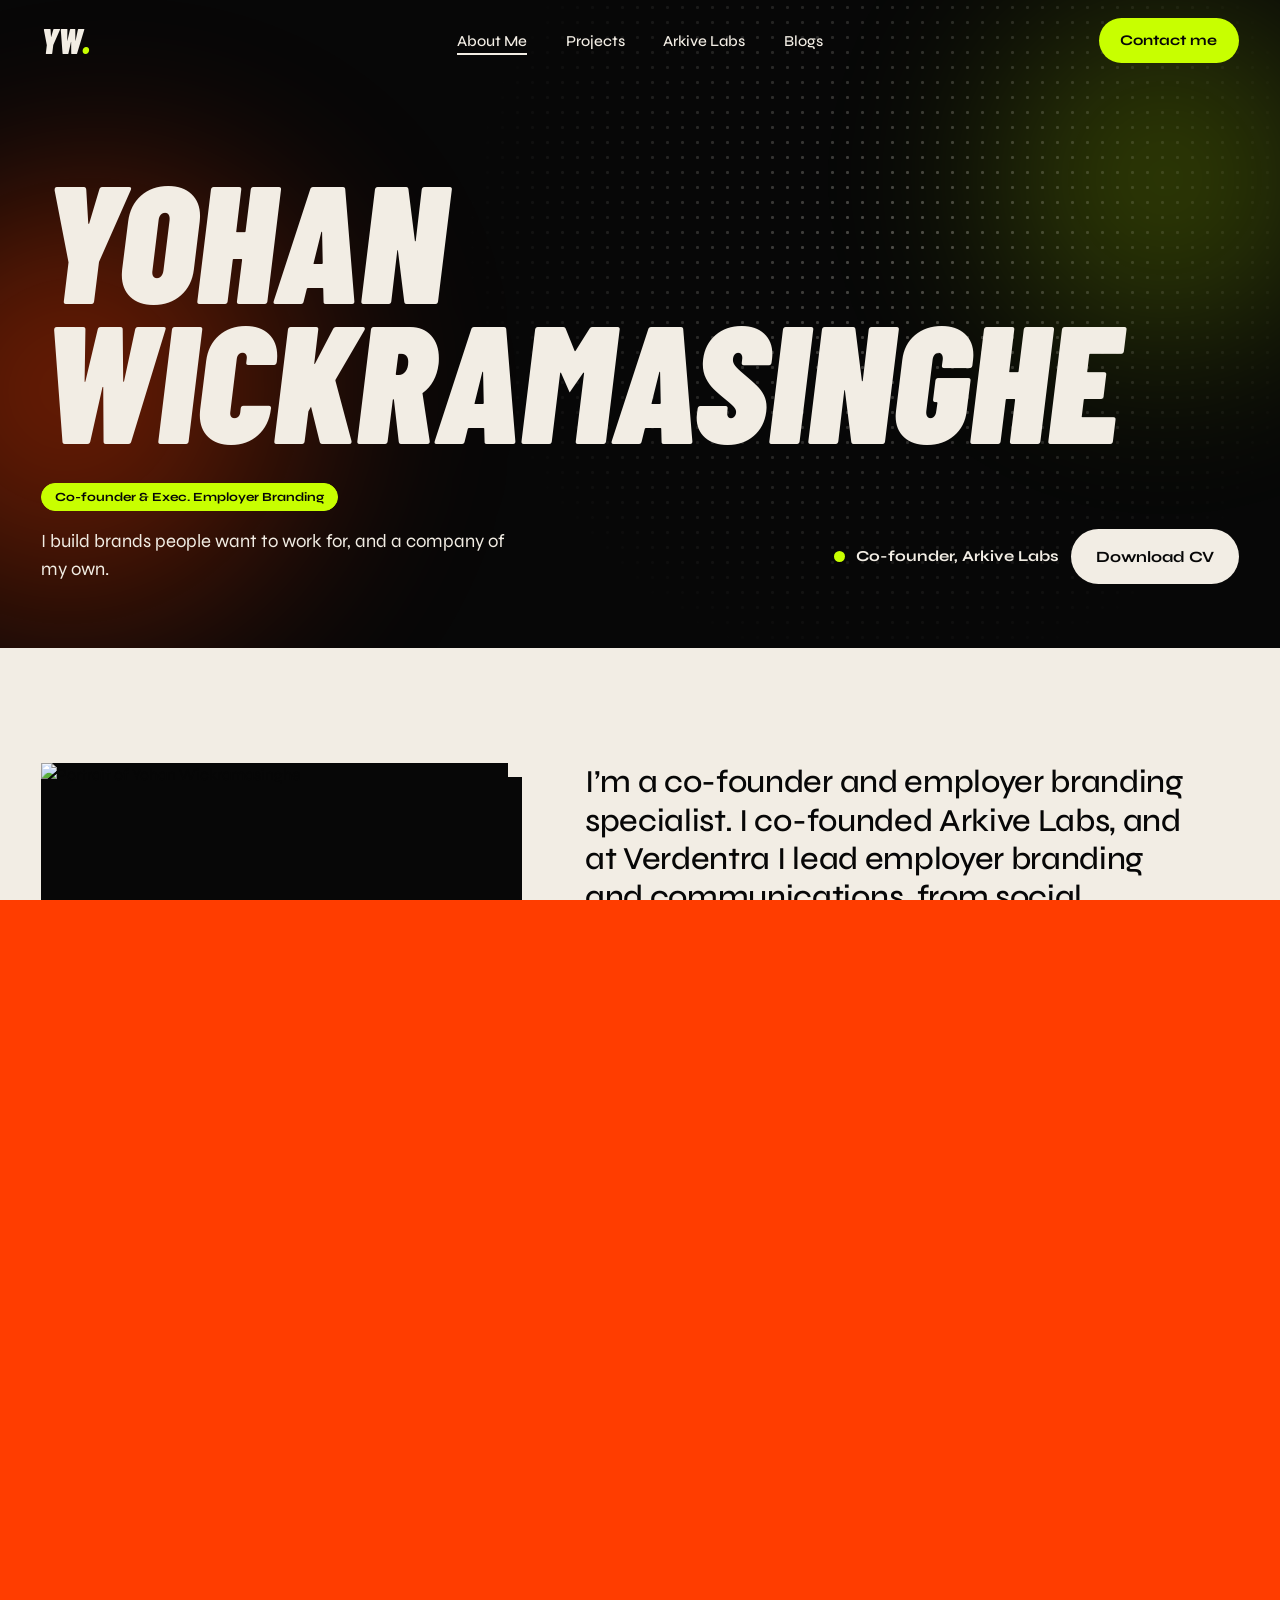
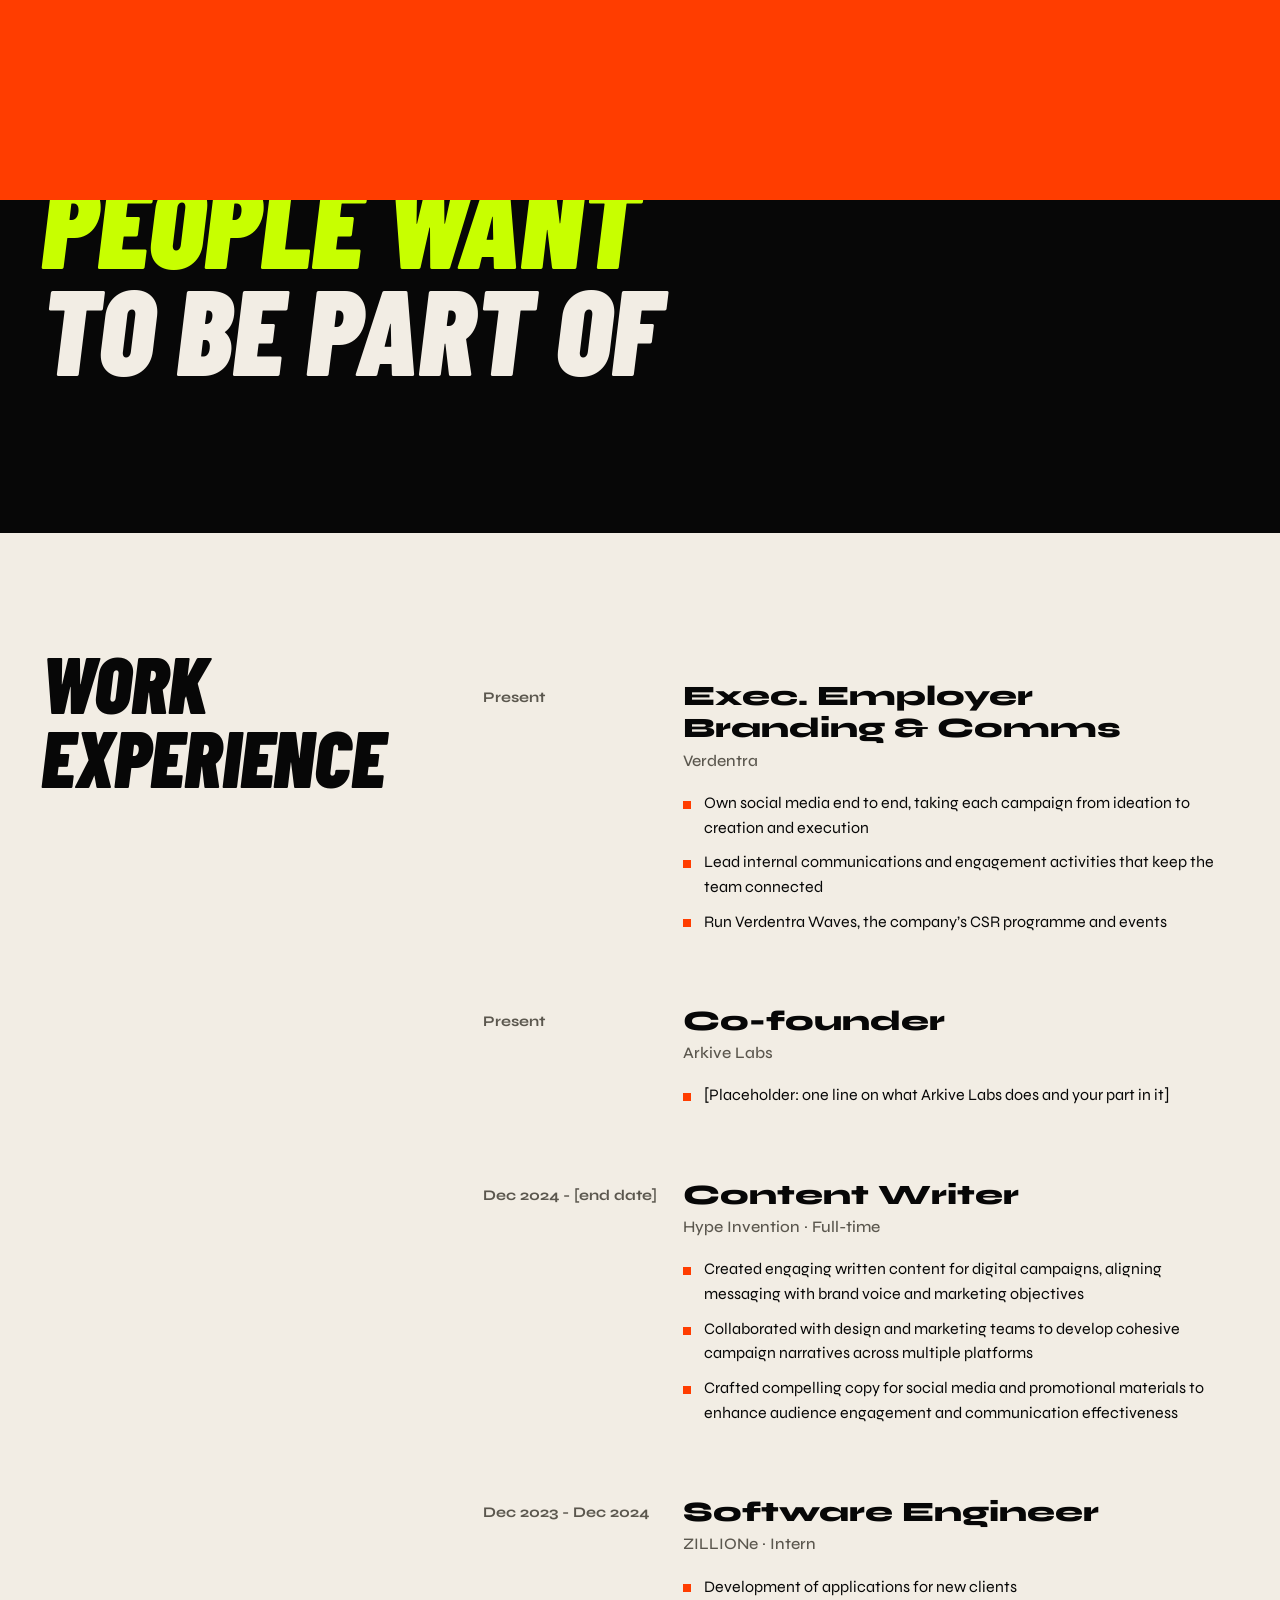
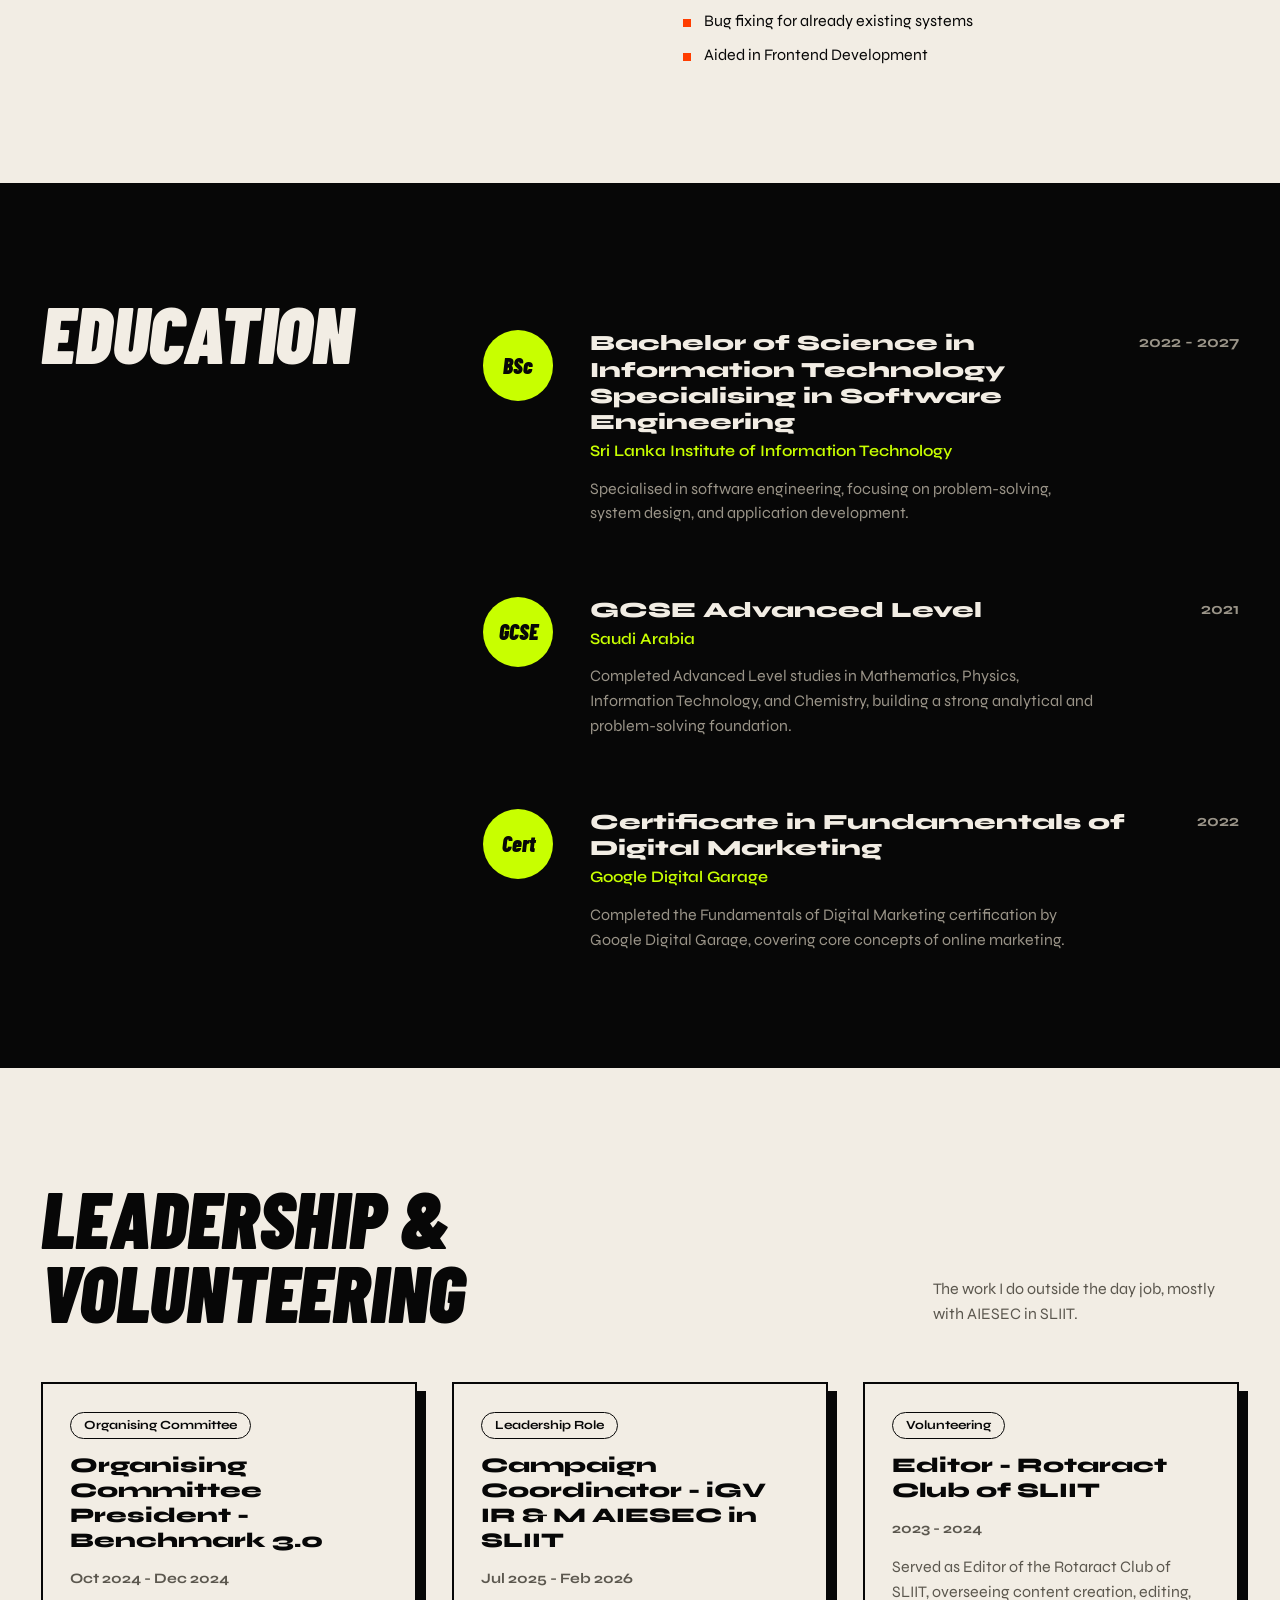
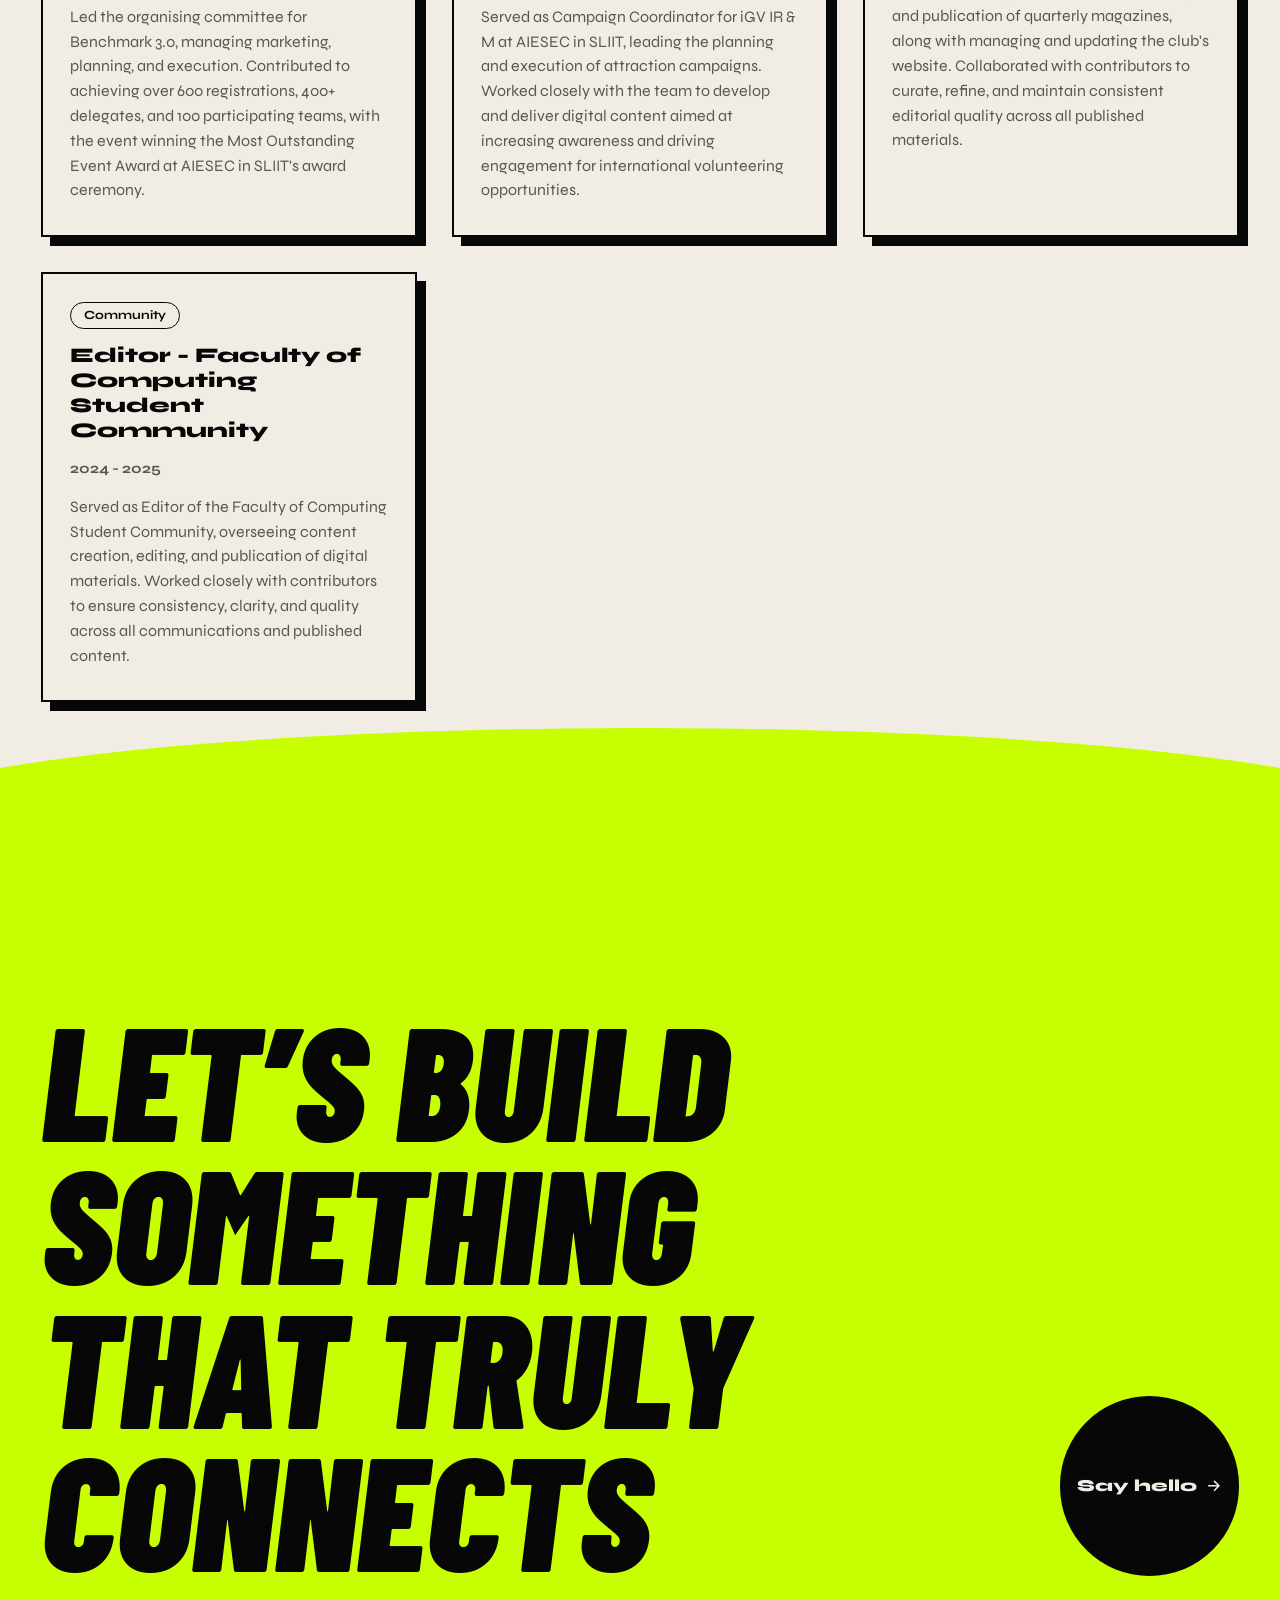
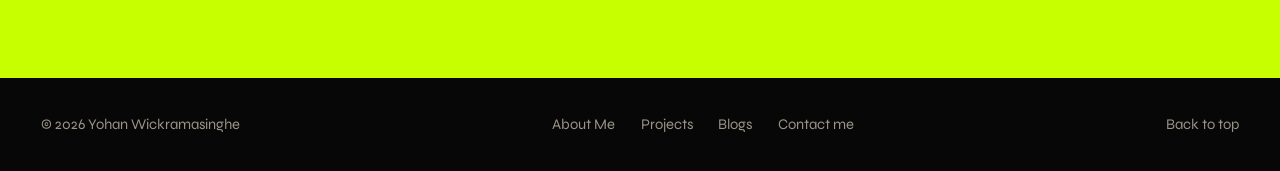
==== commit eb59d192: "Rebuild site: new design, Verdentra project, Arkive Labs page" ====
--- a/Public/aboutme.html
+++ b/Public/aboutme.html
@@ -4,10 +4,10 @@
 <meta charset="utf-8">
 <meta name="viewport" content="width=device-width, initial-scale=1">
 <title>About | Yohan Wickramasinghe</title>
-<meta name="description" content="Digital learning designer and graphic designer from Sri Lanka. Experience, education and leadership.">
+<meta name="description" content="Co-founder of Arkive Labs and Exec. Employer Branding and Comms at Verdentra. Experience, education and leadership.">
 <meta name="theme-color" content="#070707">
 <meta property="og:title" content="About | Yohan Wickramasinghe">
-<meta property="og:description" content="Digital learning designer and graphic designer from Sri Lanka. Experience, education and leadership.">
+<meta property="og:description" content="Co-founder of Arkive Labs and Exec. Employer Branding and Comms at Verdentra. Experience, education and leadership.">
 <meta property="og:type" content="website">
 <link rel="icon" href="../favicon.ico">
 <script>
@@ -30,15 +30,15 @@
 <header class="nav" id="nav">
   <a class="logo" href="/" aria-label="Yohan Wickramasinghe, home">YW<span>.</span></a>
   <nav aria-label="Main">
-    <ul class="nav-links"><li><a href="/public/aboutme" aria-current="page">About Me</a></li><li><a href="/public/projects">Projects</a></li><li><a href="/public/blogs">Blogs</a></li></ul>
+    <ul class="nav-links"><li><a href="/public/aboutme" aria-current="page">About Me</a></li><li><a href="/public/projects">Projects</a></li><li><a href="/public/arkivelabs">Arkive Labs</a></li><li><a href="/public/blogs">Blogs</a></li></ul>
   </nav>
   <a class="nav-btn" href="/public/contactme">Contact me</a>
   <button class="burger" id="burger" type="button" aria-label="Open menu" aria-expanded="false" aria-controls="menu"><span></span><span></span></button>
 </header>
 
 <div class="menu" id="menu" aria-hidden="true">
-  <ul><li><a href="/public/aboutme" aria-current="page">About Me</a></li><li><a href="/public/projects">Projects</a></li><li><a href="/public/blogs">Blogs</a></li><li><a href="/public/contactme">Contact me</a></li></ul>
-  <p>Graphic designer</p>
+  <ul><li><a href="/public/aboutme" aria-current="page">About Me</a></li><li><a href="/public/projects">Projects</a></li><li><a href="/public/arkivelabs">Arkive Labs</a></li><li><a href="/public/blogs">Blogs</a></li><li><a href="/public/contactme">Contact me</a></li></ul>
+  <p>Co-founder, Arkive Labs</p>
 </div>
 
 <main>
@@ -47,11 +47,11 @@
     <h1 class="page-title kinetic" aria-label="Yohan Wickramasinghe"><span class="line" aria-hidden="true"><span class="word">Yohan</span></span><span class="line" aria-hidden="true"><span class="word">Wickramasinghe</span></span></h1>
     <div class="hero-foot-row ab-hero-row">
       <div data-intro>
-        <span class="pill fill role-pill">Digital Learning Designer</span>
-        <p class="page-sub" style="margin-top:1.1rem">I turn complex ideas into learning experiences people actually remember.</p>
+        <span class="pill fill role-pill">Co-founder &amp; Exec. Employer Branding</span>
+        <p class="page-sub" style="margin-top:1.1rem">I build brands people want to work for, and a company of my own.</p>
       </div>
       <div class="ab-actions" data-intro>
-        <span class="avail"><i aria-hidden="true"></i>Available for new roles</span>
+        <a class="avail" href="/public/arkivelabs"><i aria-hidden="true"></i>Co-founder, Arkive Labs</a>
         <a class="btn btn-solid magnetic" href="../Assets/Yohan%20-%20Digital%20Marketer%20CV.pdf" target="_blank" rel="noopener"><span>Download CV</span></a>
       </div>
     </div>
@@ -64,20 +64,20 @@
         <div class="ab-frame"><div class="ab-mask" data-wipe><img src="../Assets/Yohan%20-%20Campaign%20Coordinator.jpg" width="800" height="1000" alt="Portrait of Yohan Wickramasinghe" loading="lazy"></div></div>
       </div>
       <div class="ab-bio">
-        <p class="lead-p">I&#x27;m a creative designer with a passion for turning ideas into impactful visual experiences. With a background in digital design, content, and branding, I focus on creating work that is not only visually engaging but also purposeful and results-driven. From campaign design to event branding, I aim to craft solutions that connect with people and communicate with clarity.</p><p>From building campaigns to shaping event identities, I&#x27;ve worked across a range of creative spaces where strategy meets execution. I&#x27;ve developed digital content, promotional materials, and branded assets with a focus on consistency and audience engagement, aiming to create visuals that communicate effectively and leave a lasting impression.</p>
+        <p class="lead-p">I’m a co-founder and employer branding specialist. I co-founded Arkive Labs, and at Verdentra I lead employer branding and communications, from social campaigns to internal engagement to our CSR programme, Verdentra Waves.</p><p>I started in design, building campaigns and event brands with AIESEC in SLIIT, and I still make the work myself. That background is why I care about how a company looks and sounds as much as what it says: clarity, consistency and people at the centre.</p>
         <dl class="ab-details"><div><dt>Location</dt><dd>Piliyandala, Sri Lanka</dd></div><div><dt>Email</dt><dd><a href="mailto:yohanwick17@gmail.com">yohanwick17@gmail.com</a></dd></div><div><dt>LinkedIn</dt><dd><a href="https://www.linkedin.com/in/yohan-wickramasinghe/" target="_blank" rel="noopener">Yohan Wickramasinghe</a></dd></div><div><dt>Languages</dt><dd>English, Sinhala</dd></div></dl>
       </div>
     </div>
   </section>
 
-  <section class="who" data-theme="ink" aria-label="Designing visuals that communicate and connect">
-    <h2 class="display" data-lines="top 80%" aria-label="Designing visuals that communicate and connect"><span class="line"><span class="li">Designing visuals</span></span><span class="line"><span class="li">that communicate</span></span><span class="line"><span class="li">and connect</span></span></h2>
+  <section class="who" data-theme="ink" aria-label="Building brands people want to be part of">
+    <h2 class="display" data-lines="top 80%" aria-label="Building brands people want to be part of"><span class="line"><span class="li">Building brands</span></span><span class="line"><span class="li">people want</span></span><span class="line"><span class="li">to be part of</span></span></h2>
   </section>
 
   <section class="sec light" data-theme="paper" aria-labelledby="exp-h">
     <div class="split">
       <div class="split-head"><h2 id="exp-h" class="sec-title display" data-lines><span class="line"><span class="li">Work</span></span><span class="line"><span class="li">experience</span></span></h2></div>
-      <ul class="rows"><li data-rule><div class="exp-row"><p class="exp-date">Dec 2024 - Present</p><div><h3 class="exp-role">Content Writer</h3><p class="exp-co">Hype Invention · Full-time</p><ul class="exp-list"><li>Created engaging written content for digital campaigns, aligning messaging with brand voice and marketing objectives</li><li>Collaborated with design and marketing teams to develop cohesive campaign narratives across multiple platforms</li><li>Crafted compelling copy for social media and promotional materials to enhance audience engagement and communication effectiveness</li></ul></div></div></li><li data-rule><div class="exp-row"><p class="exp-date">Dec 2023 - Dec 2024</p><div><h3 class="exp-role">Software Engineer</h3><p class="exp-co">ZILLIONe · Intern</p><ul class="exp-list"><li>Development of applications for new clients</li><li>Bug fixing for already existing systems</li><li>Aided in Frontend Development</li></ul></div></div></li></ul>
+      <ul class="rows"><li data-rule><div class="exp-row"><p class="exp-date">Present</p><div><h3 class="exp-role">Exec. Employer Branding &amp; Comms</h3><p class="exp-co">Verdentra</p><ul class="exp-list"><li>Own social media end to end, taking each campaign from ideation to creation and execution</li><li>Lead internal communications and engagement activities that keep the team connected</li><li>Run Verdentra Waves, the company’s CSR programme and events</li></ul></div></div></li><li data-rule><div class="exp-row"><p class="exp-date">Present</p><div><h3 class="exp-role">Co-founder</h3><p class="exp-co">Arkive Labs</p><ul class="exp-list"><li>[Placeholder: one line on what Arkive Labs does and your part in it]</li></ul></div></div></li><li data-rule><div class="exp-row"><p class="exp-date">Dec 2024 - [end date]</p><div><h3 class="exp-role">Content Writer</h3><p class="exp-co">Hype Invention · Full-time</p><ul class="exp-list"><li>Created engaging written content for digital campaigns, aligning messaging with brand voice and marketing objectives</li><li>Collaborated with design and marketing teams to develop cohesive campaign narratives across multiple platforms</li><li>Crafted compelling copy for social media and promotional materials to enhance audience engagement and communication effectiveness</li></ul></div></div></li><li data-rule><div class="exp-row"><p class="exp-date">Dec 2023 - Dec 2024</p><div><h3 class="exp-role">Software Engineer</h3><p class="exp-co">ZILLIONe · Intern</p><ul class="exp-list"><li>Development of applications for new clients</li><li>Bug fixing for already existing systems</li><li>Aided in Frontend Development</li></ul></div></div></li></ul>
     </div>
   </section>
 
--- a/CSS/site.css
+++ b/CSS/site.css
@@ -114,12 +114,12 @@
 .menu li{overflow:hidden}
 .menu a{
   display:block;font-family:var(--display);font-weight:900;font-style:italic;text-transform:uppercase;
-  font-size:clamp(3.6rem,19vw,7rem);line-height:.95;
+  font-size:clamp(3rem,15vw,6rem);line-height:.95;
   transform:translateY(105%);transition:transform .8s var(--ease);
 }
 .menu-open .menu a{transform:none}
 .menu li:nth-child(1) a{transition-delay:.15s}.menu li:nth-child(2) a{transition-delay:.21s}
-.menu li:nth-child(3) a{transition-delay:.27s}.menu li:nth-child(4) a{transition-delay:.33s}
+.menu li:nth-child(3) a{transition-delay:.27s}.menu li:nth-child(4) a{transition-delay:.33s}.menu li:nth-child(5) a{transition-delay:.39s}
 .menu p{margin-top:2rem;font-weight:500}
 
 /* ---------- buttons, chips ---------- */
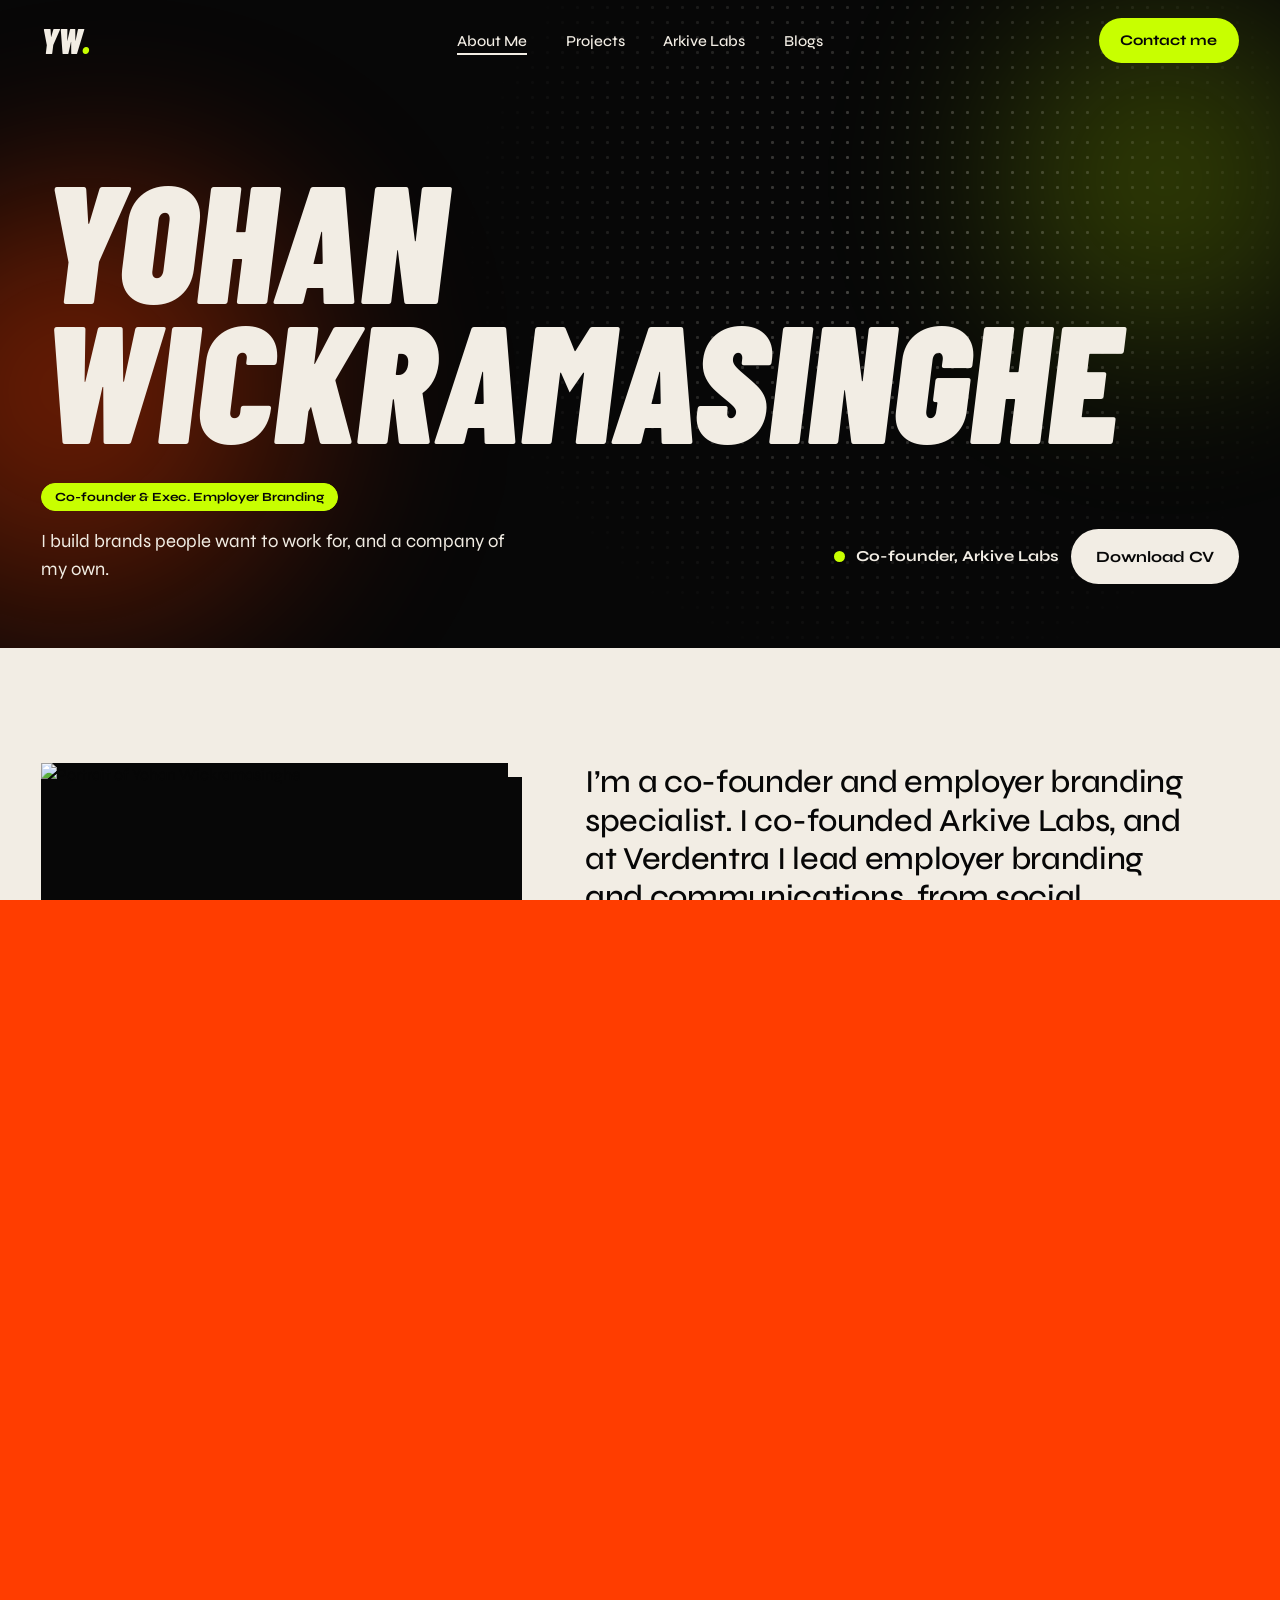
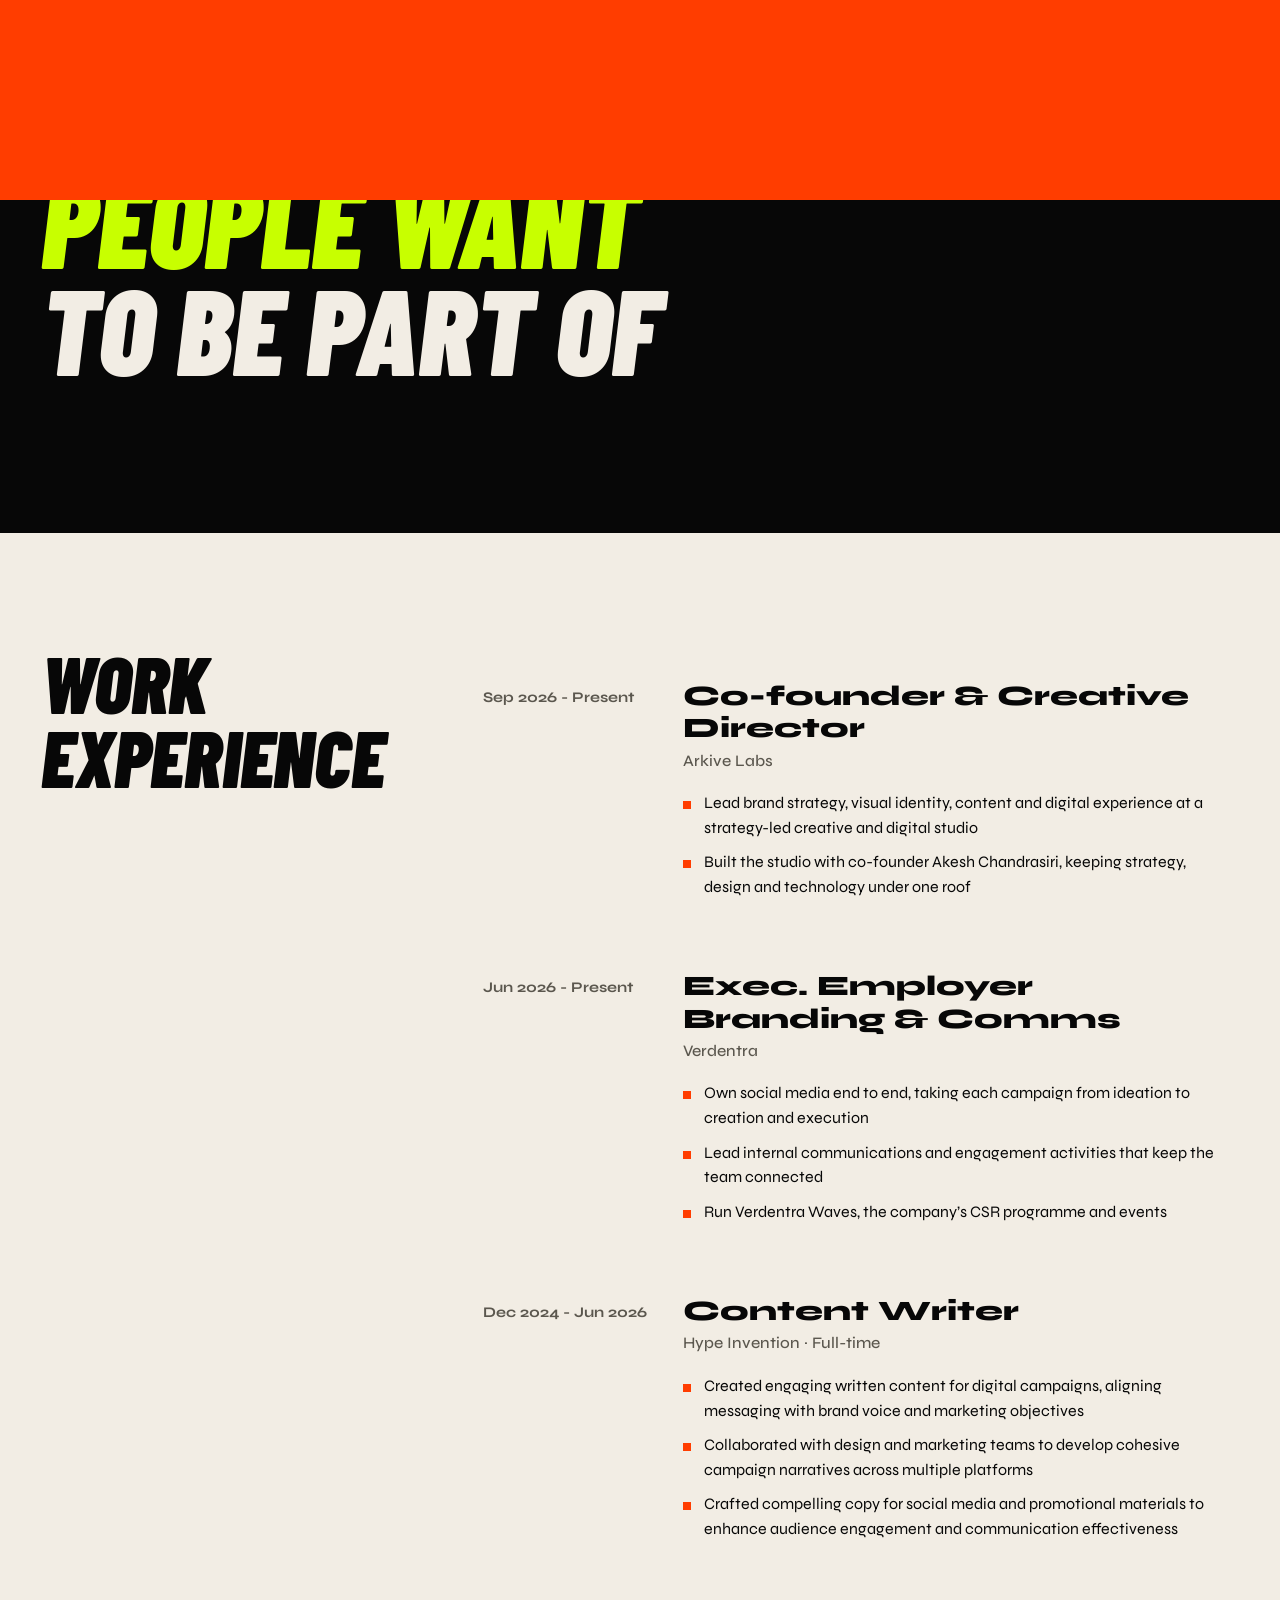
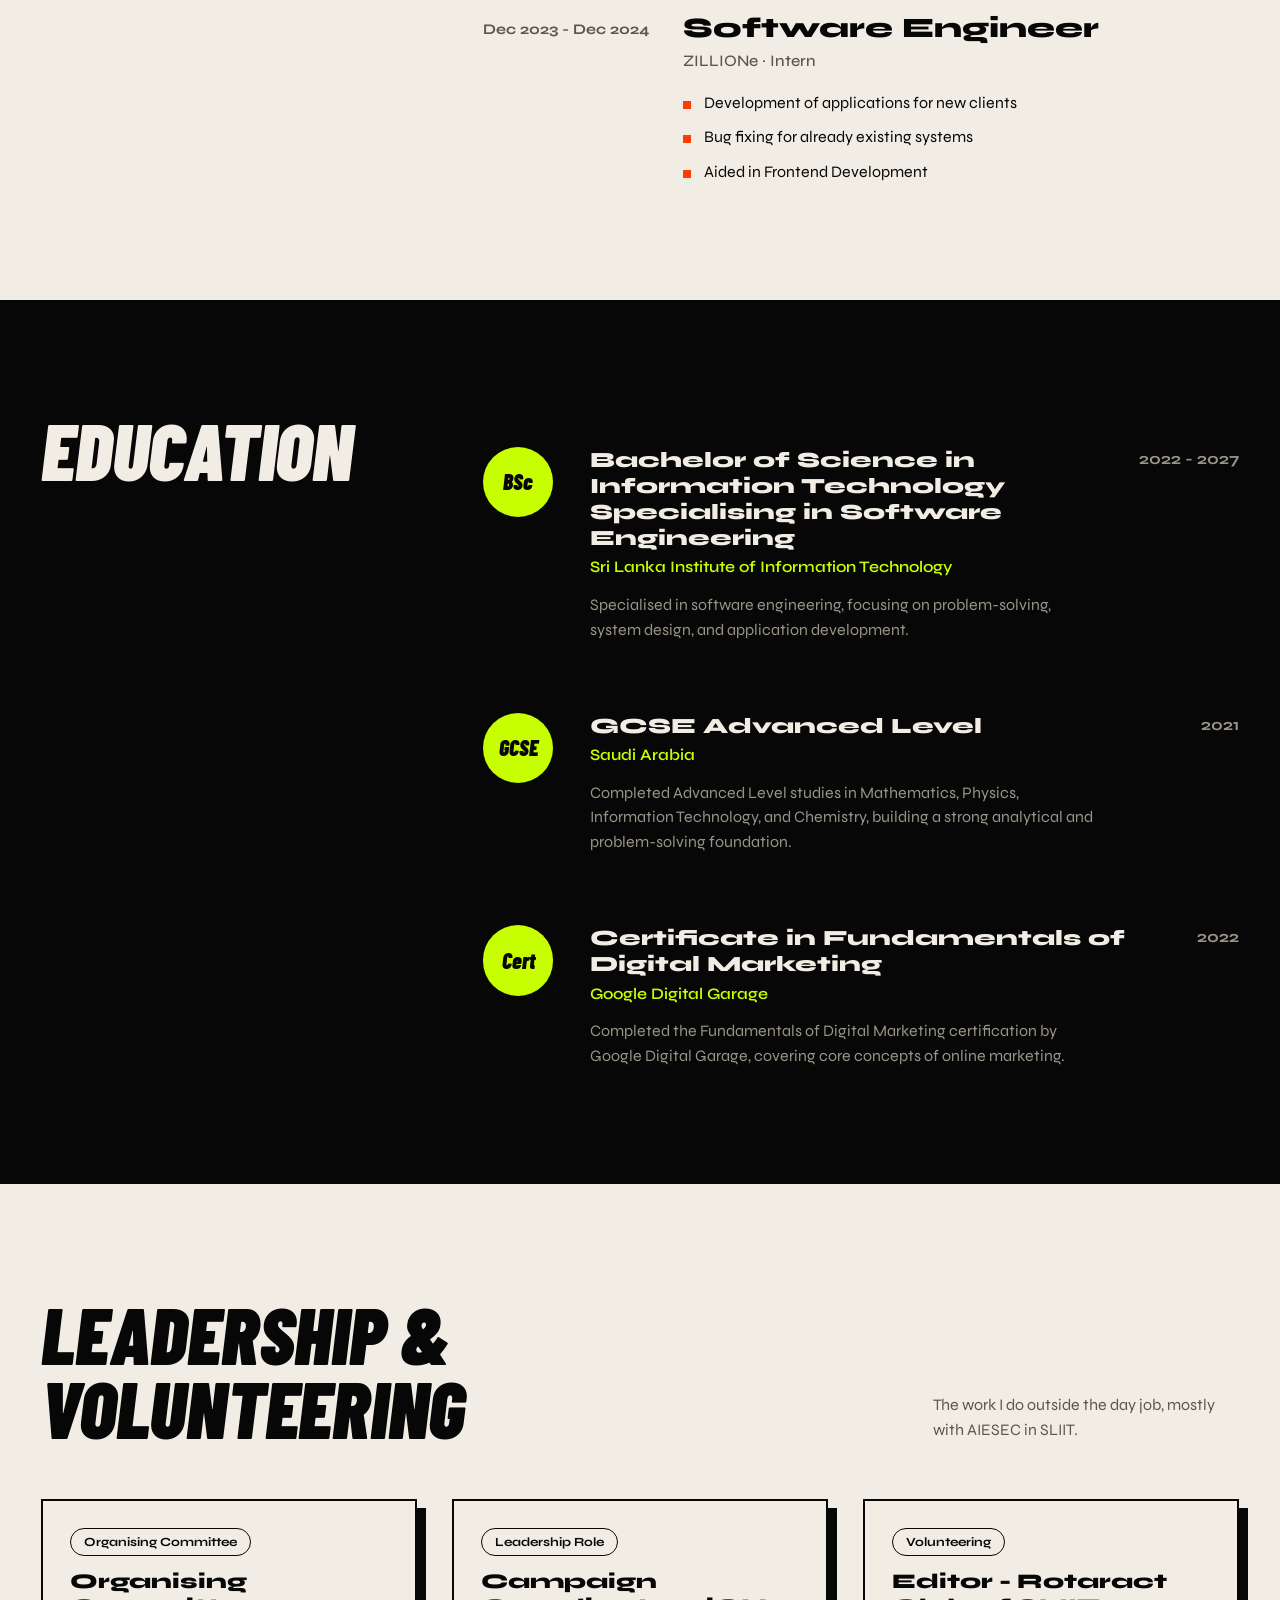
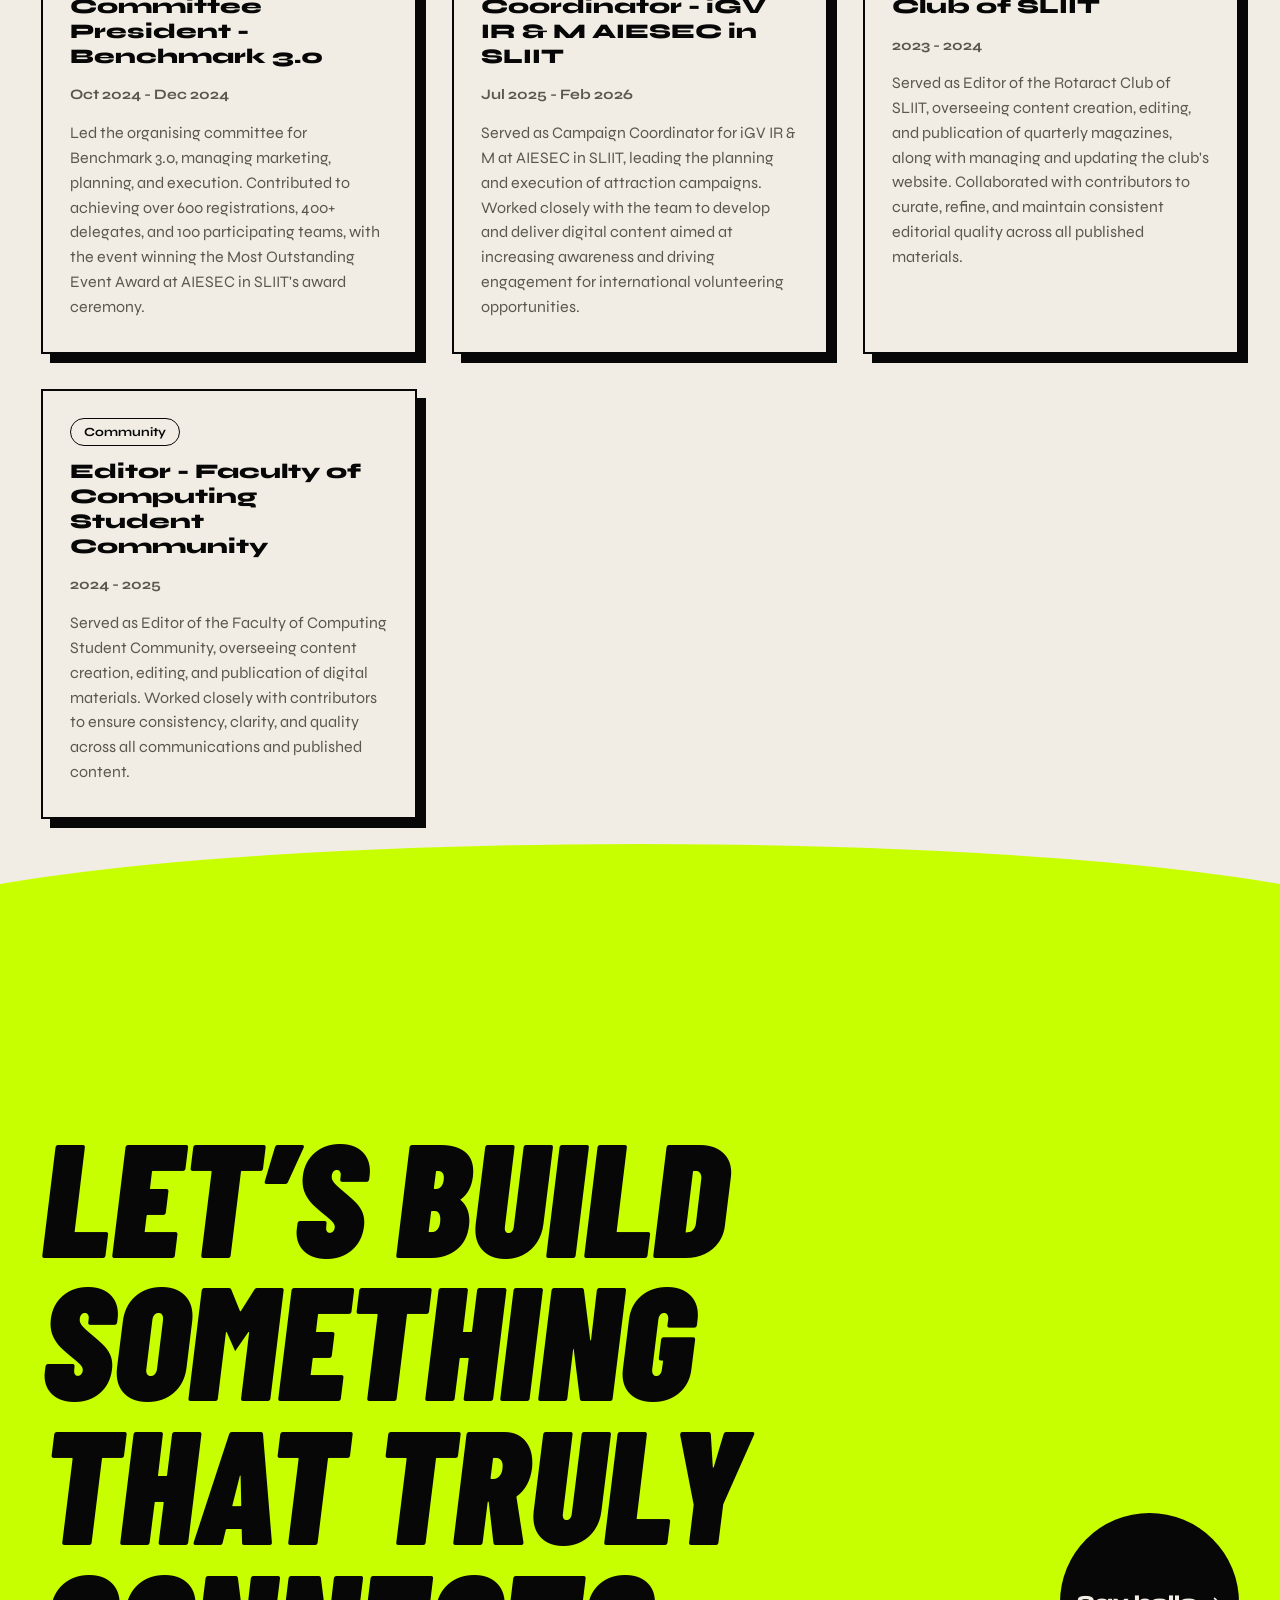
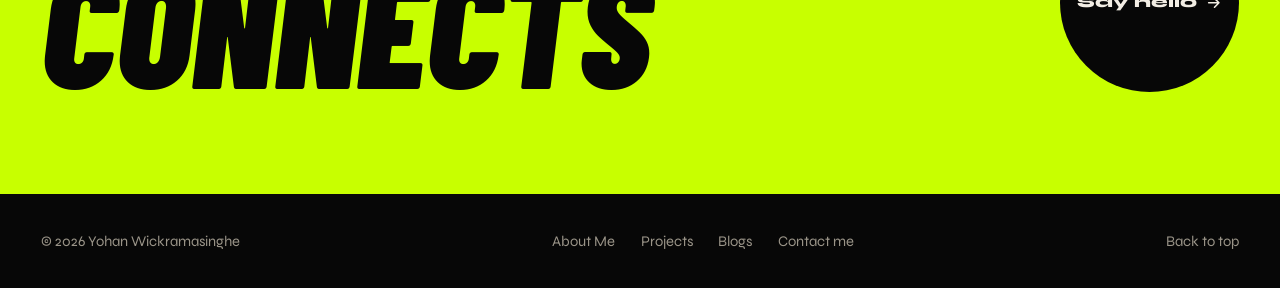
==== commit 5f7e25cb: "Arkive content update" ====
--- a/Public/aboutme.html
+++ b/Public/aboutme.html
@@ -77,7 +77,7 @@
   <section class="sec light" data-theme="paper" aria-labelledby="exp-h">
     <div class="split">
       <div class="split-head"><h2 id="exp-h" class="sec-title display" data-lines><span class="line"><span class="li">Work</span></span><span class="line"><span class="li">experience</span></span></h2></div>
-      <ul class="rows"><li data-rule><div class="exp-row"><p class="exp-date">Present</p><div><h3 class="exp-role">Exec. Employer Branding &amp; Comms</h3><p class="exp-co">Verdentra</p><ul class="exp-list"><li>Own social media end to end, taking each campaign from ideation to creation and execution</li><li>Lead internal communications and engagement activities that keep the team connected</li><li>Run Verdentra Waves, the company’s CSR programme and events</li></ul></div></div></li><li data-rule><div class="exp-row"><p class="exp-date">Present</p><div><h3 class="exp-role">Co-founder</h3><p class="exp-co">Arkive Labs</p><ul class="exp-list"><li>[Placeholder: one line on what Arkive Labs does and your part in it]</li></ul></div></div></li><li data-rule><div class="exp-row"><p class="exp-date">Dec 2024 - [end date]</p><div><h3 class="exp-role">Content Writer</h3><p class="exp-co">Hype Invention · Full-time</p><ul class="exp-list"><li>Created engaging written content for digital campaigns, aligning messaging with brand voice and marketing objectives</li><li>Collaborated with design and marketing teams to develop cohesive campaign narratives across multiple platforms</li><li>Crafted compelling copy for social media and promotional materials to enhance audience engagement and communication effectiveness</li></ul></div></div></li><li data-rule><div class="exp-row"><p class="exp-date">Dec 2023 - Dec 2024</p><div><h3 class="exp-role">Software Engineer</h3><p class="exp-co">ZILLIONe · Intern</p><ul class="exp-list"><li>Development of applications for new clients</li><li>Bug fixing for already existing systems</li><li>Aided in Frontend Development</li></ul></div></div></li></ul>
+      <ul class="rows"><li data-rule><div class="exp-row"><p class="exp-date">Sep 2026 - Present</p><div><h3 class="exp-role">Co-founder &amp; Creative Director</h3><p class="exp-co">Arkive Labs</p><ul class="exp-list"><li>Lead brand strategy, visual identity, content and digital experience at a strategy-led creative and digital studio</li><li>Built the studio with co-founder Akesh Chandrasiri, keeping strategy, design and technology under one roof</li></ul></div></div></li><li data-rule><div class="exp-row"><p class="exp-date">Jun 2026 - Present</p><div><h3 class="exp-role">Exec. Employer Branding &amp; Comms</h3><p class="exp-co">Verdentra</p><ul class="exp-list"><li>Own social media end to end, taking each campaign from ideation to creation and execution</li><li>Lead internal communications and engagement activities that keep the team connected</li><li>Run Verdentra Waves, the company’s CSR programme and events</li></ul></div></div></li><li data-rule><div class="exp-row"><p class="exp-date">Dec 2024 - Jun 2026</p><div><h3 class="exp-role">Content Writer</h3><p class="exp-co">Hype Invention · Full-time</p><ul class="exp-list"><li>Created engaging written content for digital campaigns, aligning messaging with brand voice and marketing objectives</li><li>Collaborated with design and marketing teams to develop cohesive campaign narratives across multiple platforms</li><li>Crafted compelling copy for social media and promotional materials to enhance audience engagement and communication effectiveness</li></ul></div></div></li><li data-rule><div class="exp-row"><p class="exp-date">Dec 2023 - Dec 2024</p><div><h3 class="exp-role">Software Engineer</h3><p class="exp-co">ZILLIONe · Intern</p><ul class="exp-list"><li>Development of applications for new clients</li><li>Bug fixing for already existing systems</li><li>Aided in Frontend Development</li></ul></div></div></li></ul>
     </div>
   </section>
 
